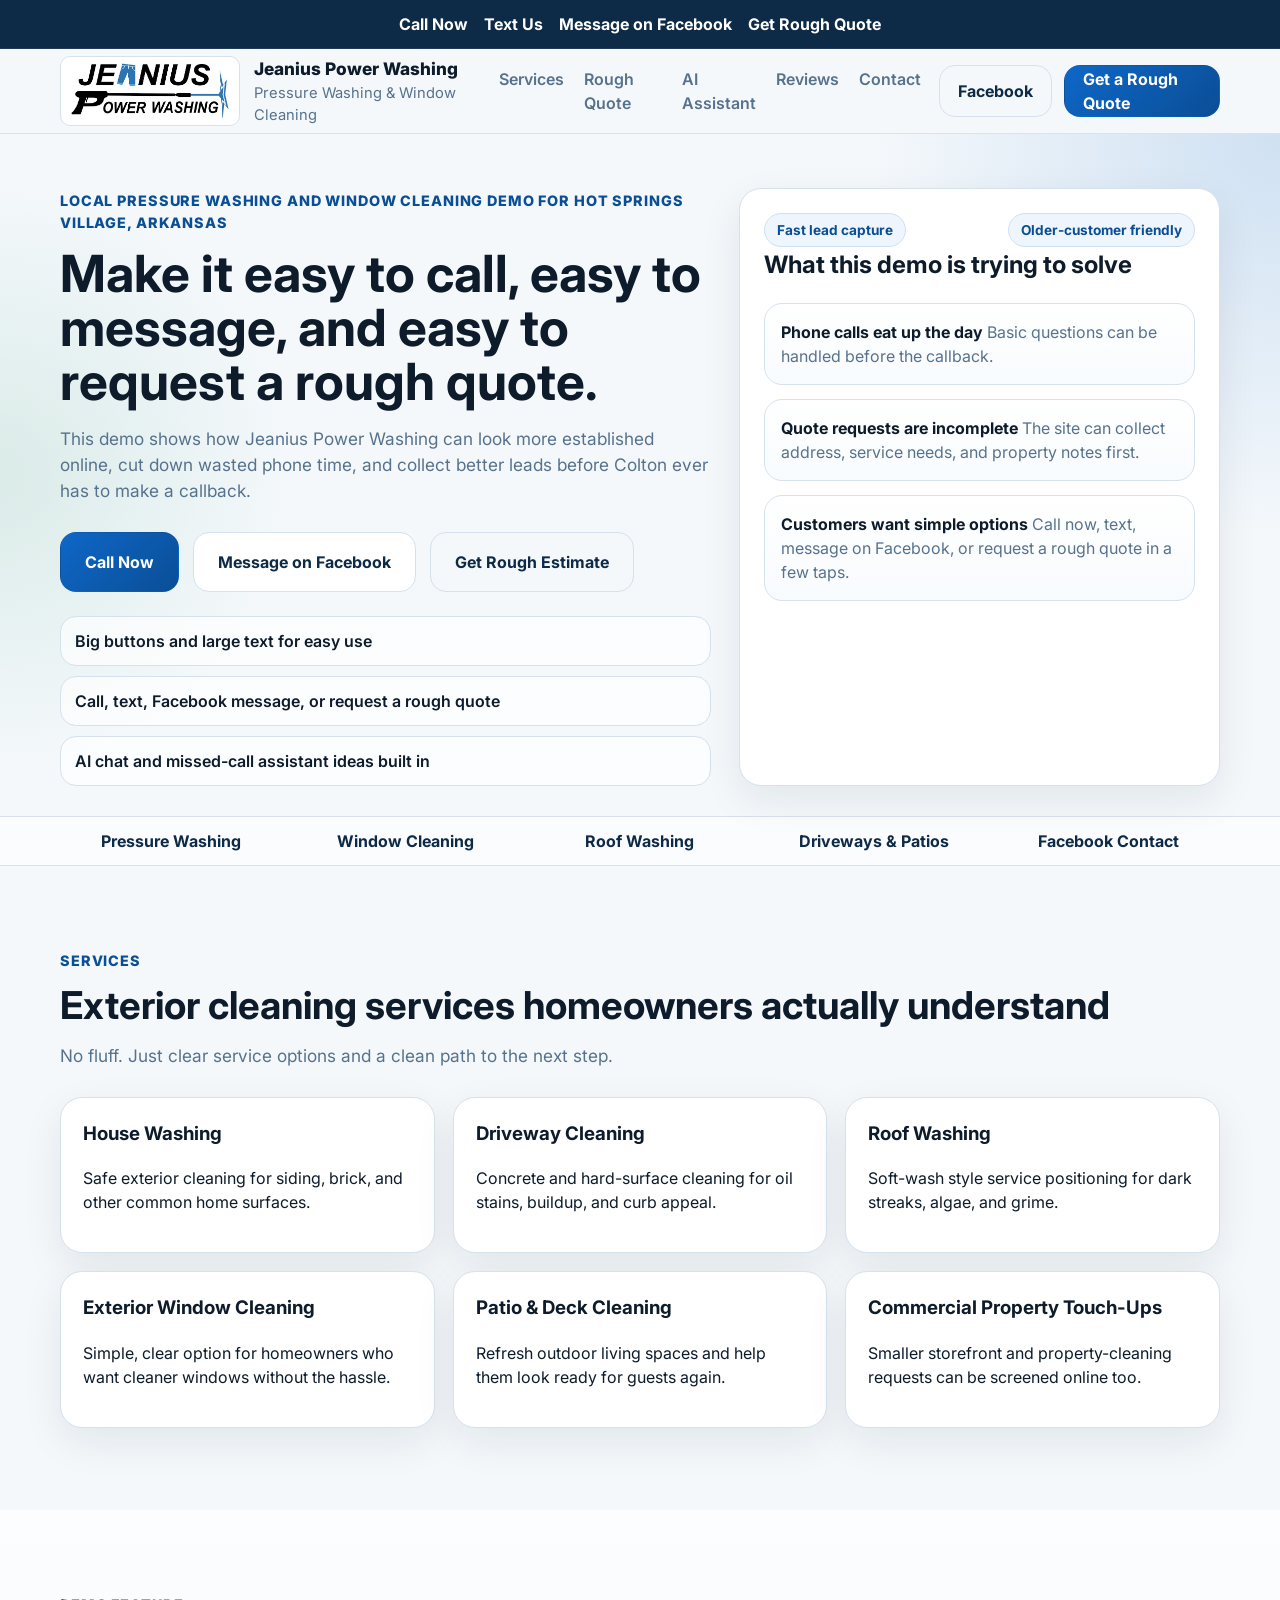
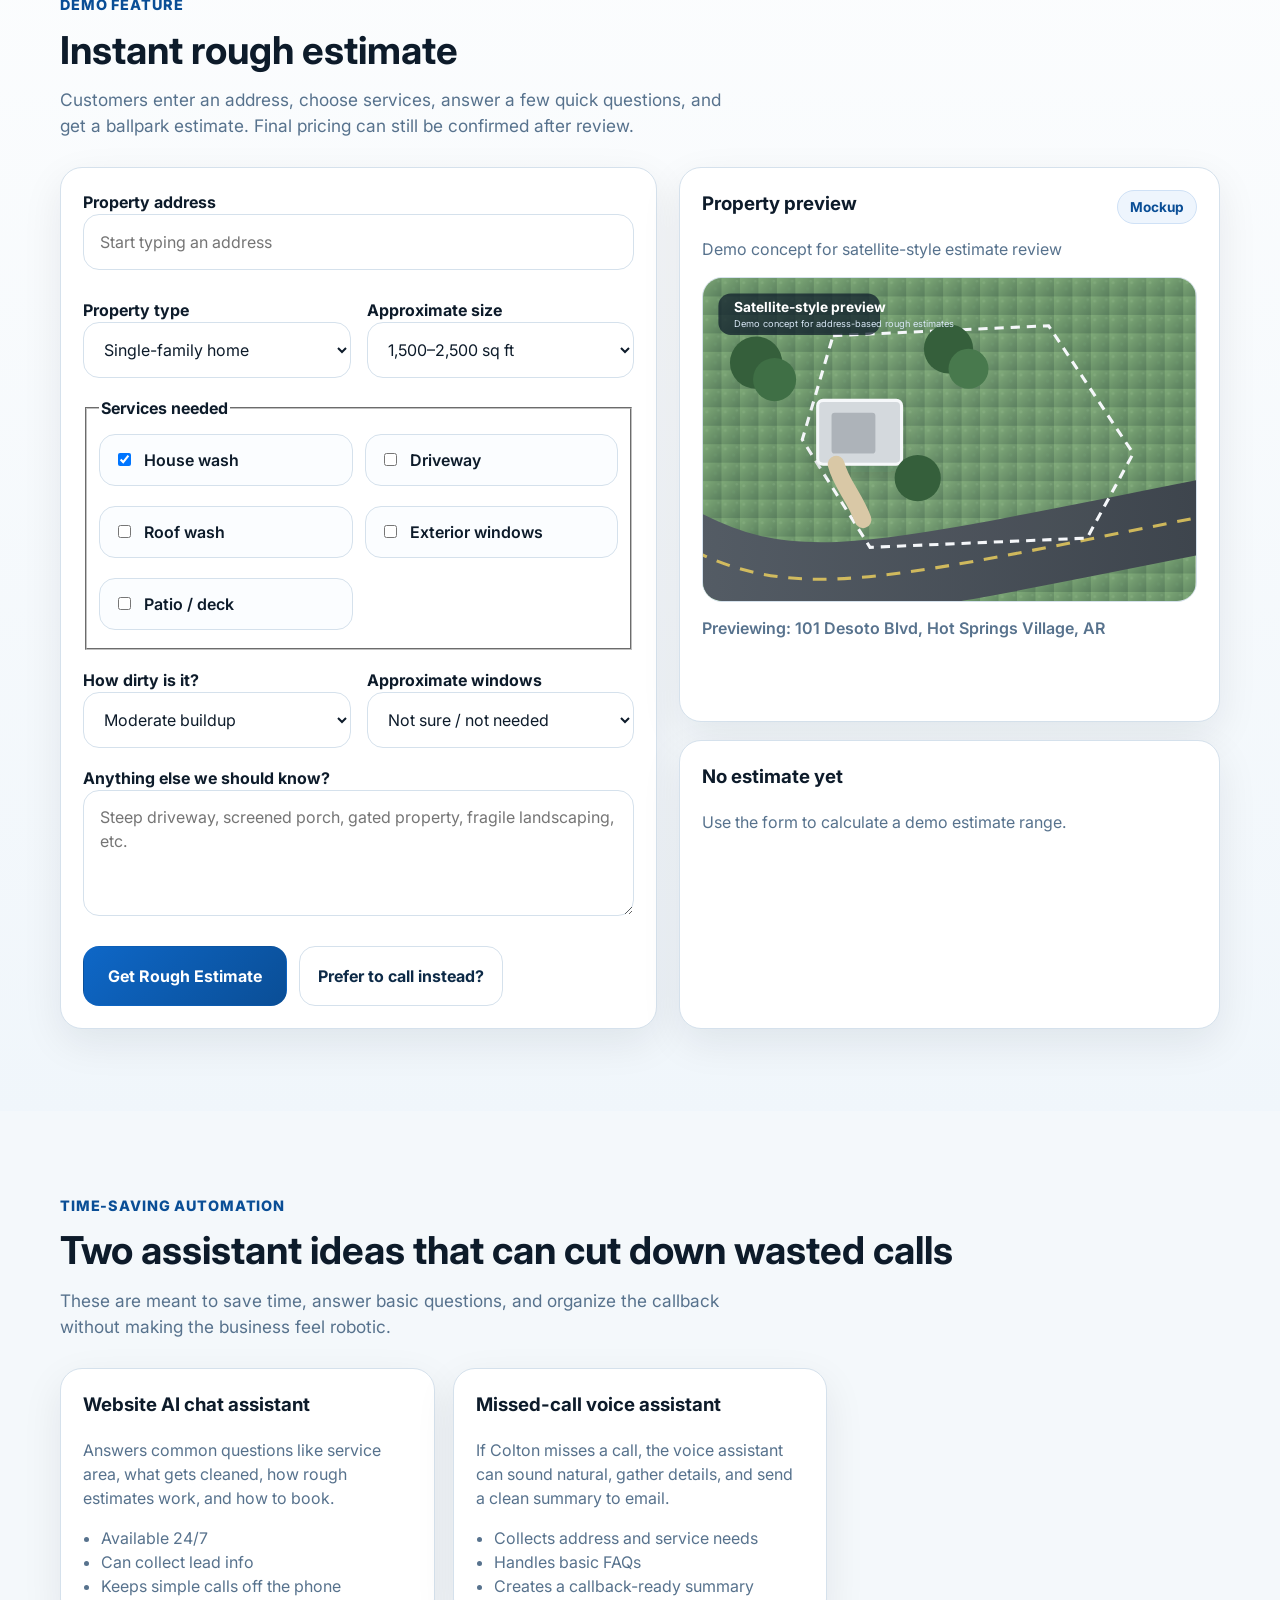
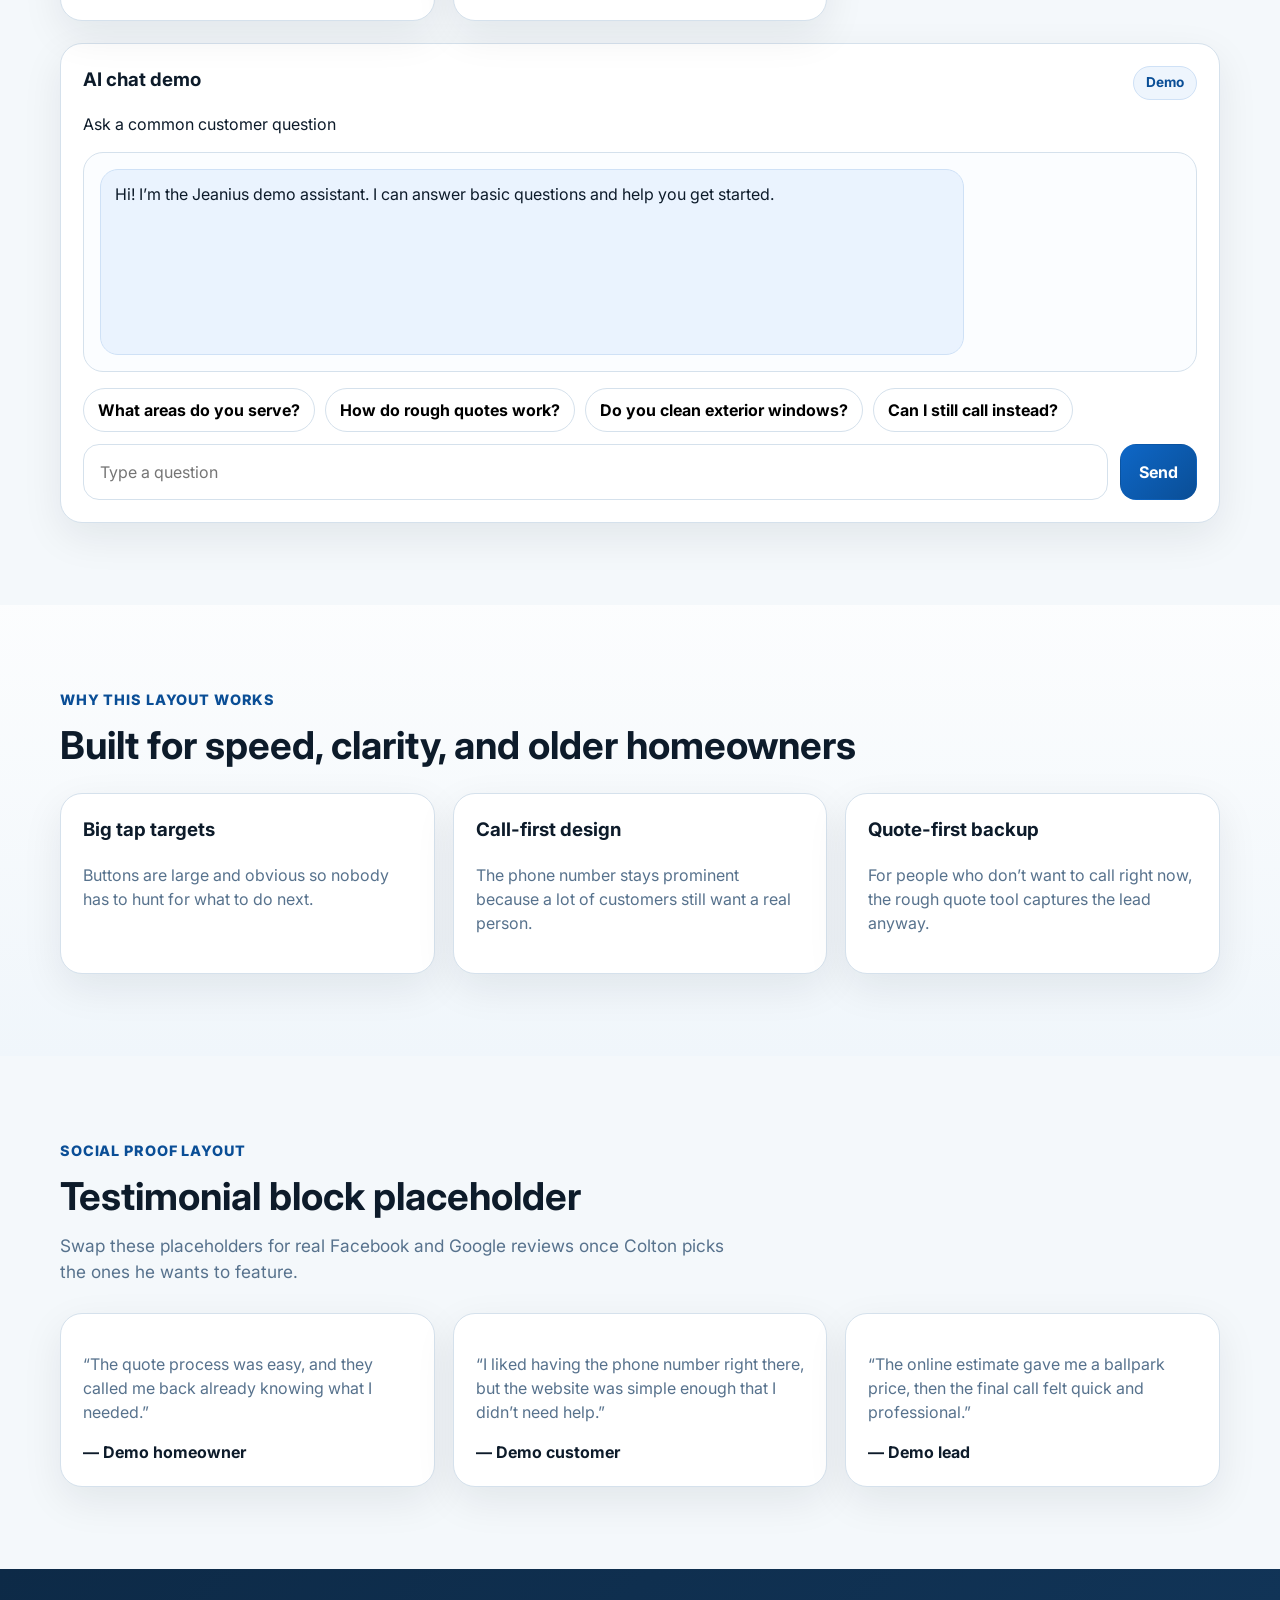
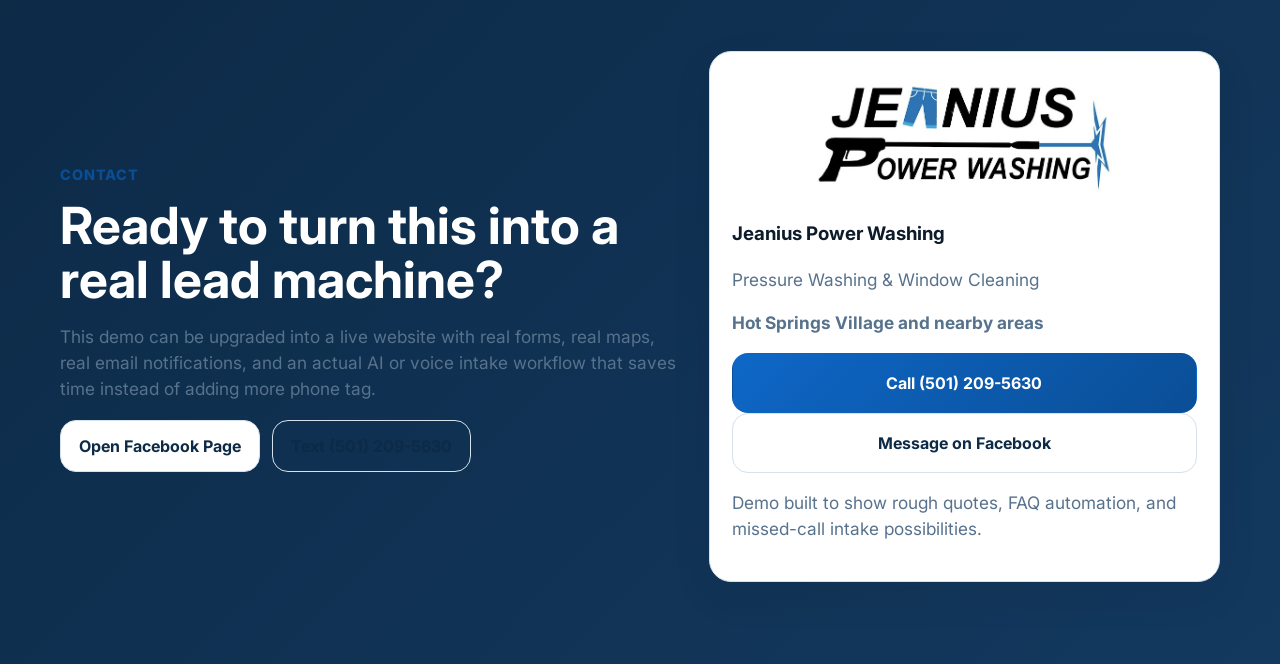
==== index.html @ c649914d "Add files via upload" ====
<!DOCTYPE html>
<html lang="en">
<head>
  <meta charset="UTF-8" />
  <meta name="viewport" content="width=device-width, initial-scale=1.0" />
  <title>Jeanius Power Washing | Demo</title>
  <meta name="description" content="Demo website for Jeanius Power Washing with a rough quote tool, AI assistant, and missed-call intake concept." />
  <link rel="preconnect" href="https://fonts.googleapis.com">
  <link rel="preconnect" href="https://fonts.gstatic.com" crossorigin>
  <link href="https://fonts.googleapis.com/css2?family=Inter:wght@400;500;600;700;800&display=swap" rel="stylesheet">
  <link rel="stylesheet" href="styles.css" />
  <link rel="icon" href="logo.jpg" />
</head>
<body>
  <a class="skip-link" href="#main">Skip to content</a>

  <div class="top-contact-bar">
    <div class="container top-contact-inner">
      <a href="tel:15012095630">Call Now</a>
      <a href="sms:+15012095630">Text Us</a>
      <a href="https://www.facebook.com/Jeaniuspowerwashing1/" target="_blank" rel="noopener noreferrer">Message on Facebook</a>
      <a href="#quote">Get Rough Quote</a>
    </div>
  </div>

  <header class="site-header">
    <div class="container header-inner">
      <a href="#top" class="brand">
        <img src="logo.jpg" alt="Jeanius Power Washing logo" class="brand-logo" />
        <div>
          <div class="brand-name">Jeanius Power Washing</div>
          <div class="brand-sub">Pressure Washing &amp; Window Cleaning</div>
        </div>
      </a>

      <nav class="desktop-nav" aria-label="Primary">
        <a href="#services">Services</a>
        <a href="#quote">Rough Quote</a>
        <a href="#assistant">AI Assistant</a>
        <a href="#testimonials">Reviews</a>
        <a href="#contact">Contact</a>
      </nav>

      <div class="header-actions">
        <a class="btn btn-outline" href="https://www.facebook.com/Jeaniuspowerwashing1/" target="_blank" rel="noopener noreferrer">Facebook</a>
        <a class="btn btn-primary" href="#quote">Get a Rough Quote</a>
      </div>
    </div>
  </header>

  <main id="main">
    <section class="hero" id="top">
      <div class="container hero-grid">
        <div class="hero-copy">
          <div class="eyebrow">Local pressure washing and window cleaning demo for Hot Springs Village, Arkansas</div>
          <h1>Make it easy to call, easy to message, and easy to request a rough quote.</h1>
          <p class="hero-text">
            This demo shows how Jeanius Power Washing can look more established online, cut down wasted phone time,
            and collect better leads before Colton ever has to make a callback.
          </p>

          <div class="hero-cta-row">
            <a class="btn btn-primary btn-large" href="tel:15012095630">Call Now</a>
            <a class="btn btn-secondary btn-large" href="https://www.facebook.com/Jeaniuspowerwashing1/" target="_blank" rel="noopener noreferrer">Message on Facebook</a>
            <a class="btn btn-outline btn-large" href="#quote">Get Rough Estimate</a>
          </div>

          <ul class="hero-points" aria-label="Benefits">
            <li>Big buttons and large text for easy use</li>
            <li>Call, text, Facebook message, or request a rough quote</li>
            <li>AI chat and missed-call assistant ideas built in</li>
          </ul>
        </div>

        <div class="hero-card card">
          <div class="hero-card-top">
            <span class="pill">Fast lead capture</span>
            <span class="pill">Older-customer friendly</span>
          </div>
          <h2>What this demo is trying to solve</h2>
          <div class="mini-feature-list">
            <div class="mini-feature">
              <strong>Phone calls eat up the day</strong>
              <span>Basic questions can be handled before the callback.</span>
            </div>
            <div class="mini-feature">
              <strong>Quote requests are incomplete</strong>
              <span>The site can collect address, service needs, and property notes first.</span>
            </div>
            <div class="mini-feature">
              <strong>Customers want simple options</strong>
              <span>Call now, text, message on Facebook, or request a rough quote in a few taps.</span>
            </div>
          </div>
        </div>
      </div>
    </section>

    <section class="trust-strip">
      <div class="container trust-strip-inner">
        <div>Pressure Washing</div>
        <div>Window Cleaning</div>
        <div>Roof Washing</div>
        <div>Driveways &amp; Patios</div>
        <div>Facebook Contact</div>
      </div>
    </section>

    <section class="section" id="services">
      <div class="container">
        <div class="section-heading">
          <div class="eyebrow">Services</div>
          <h2>Exterior cleaning services homeowners actually understand</h2>
          <p>No fluff. Just clear service options and a clean path to the next step.</p>
        </div>

        <div class="services-grid">
          <article class="card service-card">
            <h3>House Washing</h3>
            <p>Safe exterior cleaning for siding, brick, and other common home surfaces.</p>
          </article>
          <article class="card service-card">
            <h3>Driveway Cleaning</h3>
            <p>Concrete and hard-surface cleaning for oil stains, buildup, and curb appeal.</p>
          </article>
          <article class="card service-card">
            <h3>Roof Washing</h3>
            <p>Soft-wash style service positioning for dark streaks, algae, and grime.</p>
          </article>
          <article class="card service-card">
            <h3>Exterior Window Cleaning</h3>
            <p>Simple, clear option for homeowners who want cleaner windows without the hassle.</p>
          </article>
          <article class="card service-card">
            <h3>Patio &amp; Deck Cleaning</h3>
            <p>Refresh outdoor living spaces and help them look ready for guests again.</p>
          </article>
          <article class="card service-card">
            <h3>Commercial Property Touch-Ups</h3>
            <p>Smaller storefront and property-cleaning requests can be screened online too.</p>
          </article>
        </div>
      </div>
    </section>

    <section class="section section-soft" id="quote">
      <div class="container">
        <div class="section-heading">
          <div class="eyebrow">Demo feature</div>
          <h2>Instant rough estimate</h2>
          <p>
            Customers enter an address, choose services, answer a few quick questions, and get a ballpark estimate.
            Final pricing can still be confirmed after review.
          </p>
        </div>

        <div class="quote-layout">
          <form class="card quote-form" id="quoteForm">
            <div class="field-group">
              <label for="address">Property address</label>
              <input id="address" name="address" type="text" autocomplete="off" placeholder="Start typing an address" />
              <div class="suggestions" id="suggestions" aria-live="polite"></div>
            </div>

            <div class="two-col">
              <div class="field-group">
                <label for="propertyType">Property type</label>
                <select id="propertyType" name="propertyType">
                  <option value="single">Single-family home</option>
                  <option value="townhome">Townhome</option>
                  <option value="commercial">Small commercial property</option>
                </select>
              </div>

              <div class="field-group">
                <label for="homeSize">Approximate size</label>
                <select id="homeSize" name="homeSize">
                  <option value="small">Under 1,500 sq ft</option>
                  <option value="medium" selected>1,500–2,500 sq ft</option>
                  <option value="large">2,500–4,000 sq ft</option>
                  <option value="estate">4,000+ sq ft</option>
                </select>
              </div>
            </div>

            <fieldset class="field-group">
              <legend>Services needed</legend>
              <div class="checkbox-grid">
                <label><input type="checkbox" name="service" value="house" checked /> House wash</label>
                <label><input type="checkbox" name="service" value="driveway" /> Driveway</label>
                <label><input type="checkbox" name="service" value="roof" /> Roof wash</label>
                <label><input type="checkbox" name="service" value="windows" /> Exterior windows</label>
                <label><input type="checkbox" name="service" value="patio" /> Patio / deck</label>
              </div>
            </fieldset>

            <div class="two-col">
              <div class="field-group">
                <label for="buildup">How dirty is it?</label>
                <select id="buildup" name="buildup">
                  <option value="light">Light buildup</option>
                  <option value="medium" selected>Moderate buildup</option>
                  <option value="heavy">Heavy buildup / dark staining</option>
                </select>
              </div>

              <div class="field-group">
                <label for="windowsCount">Approximate windows</label>
                <select id="windowsCount" name="windowsCount">
                  <option value="0">Not sure / not needed</option>
                  <option value="10">Up to 10</option>
                  <option value="20">11–20</option>
                  <option value="30">21–30</option>
                  <option value="40">31+</option>
                </select>
              </div>
            </div>

            <div class="field-group">
              <label for="notes">Anything else we should know?</label>
              <textarea id="notes" name="notes" rows="4" placeholder="Steep driveway, screened porch, gated property, fragile landscaping, etc."></textarea>
            </div>

            <div class="form-actions">
              <button type="submit" class="btn btn-primary btn-large">Get Rough Estimate</button>
              <a class="btn btn-outline" href="tel:15012095630">Prefer to call instead?</a>
            </div>
          </form>

          <aside class="quote-preview-stack">
            <div class="card map-card">
              <div class="map-card-head">
                <div>
                  <h3>Property preview</h3>
                  <p>Demo concept for satellite-style estimate review</p>
                </div>
                <span class="pill">Mockup</span>
              </div>
              <div class="map-preview" id="mapPreview" aria-label="Satellite style demo preview"></div>
              <div class="map-address" id="mapAddress">Enter an address to preview the property concept.</div>
            </div>

            <div class="card result-card" id="resultCard">
              <div class="result-empty">
                <h3>No estimate yet</h3>
                <p>Use the form to calculate a demo estimate range.</p>
              </div>
            </div>
          </aside>
        </div>
      </div>
    </section>

    <section class="section" id="assistant">
      <div class="container">
        <div class="section-heading">
          <div class="eyebrow">Time-saving automation</div>
          <h2>Two assistant ideas that can cut down wasted calls</h2>
          <p>These are meant to save time, answer basic questions, and organize the callback without making the business feel robotic.</p>
        </div>

        <div class="assistant-grid">
          <article class="card assistant-card">
            <h3>Website AI chat assistant</h3>
            <p>Answers common questions like service area, what gets cleaned, how rough estimates work, and how to book.</p>
            <ul>
              <li>Available 24/7</li>
              <li>Can collect lead info</li>
              <li>Keeps simple calls off the phone</li>
            </ul>
          </article>

          <article class="card assistant-card">
            <h3>Missed-call voice assistant</h3>
            <p>If Colton misses a call, the voice assistant can sound natural, gather details, and send a clean summary to email.</p>
            <ul>
              <li>Collects address and service needs</li>
              <li>Handles basic FAQs</li>
              <li>Creates a callback-ready summary</li>
            </ul>
          </article>
        </div>

        <div class="chat-demo card" id="chatDemo">
          <div class="chat-header">
            <div>
              <h3>AI chat demo</h3>
              <p>Ask a common customer question</p>
            </div>
            <span class="pill">Demo</span>
          </div>
          <div class="chat-window" id="chatWindow">
            <div class="chat-msg bot">Hi! I’m the Jeanius demo assistant. I can answer basic questions and help you get started.</div>
          </div>
          <div class="chat-quick-actions">
            <button class="chip" data-question="What areas do you serve?">What areas do you serve?</button>
            <button class="chip" data-question="How do rough quotes work?">How do rough quotes work?</button>
            <button class="chip" data-question="Do you clean exterior windows?">Do you clean exterior windows?</button>
            <button class="chip" data-question="Can I still call instead?">Can I still call instead?</button>
          </div>
          <form class="chat-input-row" id="chatForm">
            <label class="sr-only" for="chatInput">Type a message</label>
            <input id="chatInput" type="text" placeholder="Type a question" />
            <button class="btn btn-primary" type="submit">Send</button>
          </form>
        </div>
      </div>
    </section>

    <section class="section section-soft">
      <div class="container">
        <div class="section-heading">
          <div class="eyebrow">Why this layout works</div>
          <h2>Built for speed, clarity, and older homeowners</h2>
        </div>

        <div class="why-grid">
          <article class="card why-card">
            <h3>Big tap targets</h3>
            <p>Buttons are large and obvious so nobody has to hunt for what to do next.</p>
          </article>
          <article class="card why-card">
            <h3>Call-first design</h3>
            <p>The phone number stays prominent because a lot of customers still want a real person.</p>
          </article>
          <article class="card why-card">
            <h3>Quote-first backup</h3>
            <p>For people who don’t want to call right now, the rough quote tool captures the lead anyway.</p>
          </article>
        </div>
      </div>
    </section>

    <section class="section" id="testimonials">
      <div class="container">
        <div class="section-heading">
          <div class="eyebrow">Social proof layout</div>
          <h2>Testimonial block placeholder</h2>
          <p>Swap these placeholders for real Facebook and Google reviews once Colton picks the ones he wants to feature.</p>
        </div>

        <div class="testimonial-grid">
          <article class="card testimonial-card">
            <p>“The quote process was easy, and they called me back already knowing what I needed.”</p>
            <strong>— Demo homeowner</strong>
          </article>
          <article class="card testimonial-card">
            <p>“I liked having the phone number right there, but the website was simple enough that I didn’t need help.”</p>
            <strong>— Demo customer</strong>
          </article>
          <article class="card testimonial-card">
            <p>“The online estimate gave me a ballpark price, then the final call felt quick and professional.”</p>
            <strong>— Demo lead</strong>
          </article>
        </div>
      </div>
    </section>

    <section class="section section-dark" id="contact">
      <div class="container contact-grid">
        <div>
          <div class="eyebrow">Contact</div>
          <h2>Ready to turn this into a real lead machine?</h2>
          <p>
            This demo can be upgraded into a live website with real forms, real maps, real email notifications,
            and an actual AI or voice intake workflow that saves time instead of adding more phone tag.
          </p>
          <div class="contact-links">
            <a class="btn btn-secondary" href="https://www.facebook.com/Jeaniuspowerwashing1/" target="_blank" rel="noopener noreferrer">Open Facebook Page</a>
            <a class="btn btn-outline" href="sms:+15012095630">Text (501) 209-5630</a>
          </div>
        </div>

        <div class="card contact-card">
          <img src="logo.jpg" alt="Jeanius Power Washing logo" class="contact-logo" />
          <h3>Jeanius Power Washing</h3>
          <p>Pressure Washing &amp; Window Cleaning</p>
          <p class="service-area">Hot Springs Village and nearby areas</p>
          <a class="btn btn-primary btn-large full-width" href="tel:15012095630">Call (501) 209-5630</a>
          <a class="btn btn-secondary btn-large full-width" href="https://www.facebook.com/Jeaniuspowerwashing1/" target="_blank" rel="noopener noreferrer">Message on Facebook</a>
          <p class="fine-print">Demo built to show rough quotes, FAQ automation, and missed-call intake possibilities.</p>
        </div>
      </div>
    </section>
  </main>

  <div class="sticky-actions">
    <a class="sticky-call" href="tel:15012095630">Tap to Call</a>
    <a class="sticky-fb" href="https://www.facebook.com/Jeaniuspowerwashing1/" target="_blank" rel="noopener noreferrer">Facebook</a>
  </div>

  <script src="script.js"></script>
</body>
</html>
---- styles.css ----
:root {
  --bg: #f4f8fb;
  --surface: #ffffff;
  --surface-soft: #eef5fb;
  --ink: #0d1b2a;
  --muted: #57728d;
  --line: #d5e1ec;
  --blue: #0e67c7;
  --blue-dark: #0a4e96;
  --navy: #0d2a47;
  --green: #1f8f5f;
  --shadow: 0 14px 40px rgba(13, 27, 42, 0.08);
  --radius: 22px;
  --radius-small: 14px;
}

* { box-sizing: border-box; }
html { scroll-behavior: smooth; }
body {
  margin: 0;
  font-family: 'Inter', system-ui, -apple-system, BlinkMacSystemFont, 'Segoe UI', sans-serif;
  color: var(--ink);
  background: var(--bg);
  line-height: 1.5;
}

a { color: inherit; text-decoration: none; }
img { max-width: 100%; display: block; }
button, input, select, textarea { font: inherit; }

.skip-link {
  position: absolute;
  left: -999px;
  top: 0;
}
.skip-link:focus {
  left: 12px;
  top: 12px;
  background: #fff;
  padding: 10px 14px;
  border-radius: 10px;
  z-index: 1000;
}

.container {
  width: min(1160px, calc(100% - 32px));
  margin: 0 auto;
}

.site-header {
  position: sticky;
  top: 0;
  z-index: 50;
  backdrop-filter: blur(12px);
  background: rgba(244, 248, 251, 0.9);
  border-bottom: 1px solid rgba(213, 225, 236, 0.9);
}

.header-inner {
  display: flex;
  align-items: center;
  justify-content: space-between;
  gap: 18px;
  min-height: 84px;
}

.brand {
  display: flex;
  align-items: center;
  gap: 14px;
  min-width: 0;
}

.brand-badge {
  width: 52px;
  height: 52px;
  border-radius: 18px;
  display: inline-grid;
  place-items: center;
  font-weight: 800;
  color: #fff;
  background: linear-gradient(135deg, var(--blue), var(--navy));
  box-shadow: var(--shadow);
}

.brand-name {
  font-weight: 800;
  font-size: 1.08rem;
}

.brand-sub {
  font-size: 0.92rem;
  color: var(--muted);
}

.desktop-nav {
  display: flex;
  gap: 20px;
  color: var(--muted);
  font-weight: 600;
}

.header-actions {
  display: flex;
  gap: 12px;
  align-items: center;
}

.btn {
  display: inline-flex;
  align-items: center;
  justify-content: center;
  gap: 8px;
  min-height: 52px;
  padding: 0 18px;
  border-radius: 16px;
  border: 1px solid transparent;
  font-weight: 700;
  cursor: pointer;
  transition: transform 0.18s ease, background 0.18s ease, border-color 0.18s ease;
}

.btn:hover,
.chip:hover {
  transform: translateY(-1px);
}

.btn-primary {
  background: linear-gradient(135deg, var(--blue), var(--blue-dark));
  color: #fff;
}

.btn-secondary {
  background: var(--surface);
  color: var(--navy);
  border-color: var(--line);
}

.btn-outline {
  background: transparent;
  color: var(--navy);
  border-color: var(--line);
}

.btn-large {
  min-height: 60px;
  padding: 0 24px;
  font-size: 1rem;
}

.full-width { width: 100%; }

.hero {
  padding: 54px 0 30px;
  background:
    radial-gradient(circle at top right, rgba(14, 103, 199, 0.16), transparent 28%),
    radial-gradient(circle at left center, rgba(31, 143, 95, 0.12), transparent 22%);
}

.hero-grid {
  display: grid;
  grid-template-columns: 1.15fr 0.85fr;
  gap: 28px;
  align-items: stretch;
}

.eyebrow {
  display: inline-flex;
  align-items: center;
  gap: 8px;
  font-weight: 800;
  font-size: 0.9rem;
  color: var(--blue-dark);
  text-transform: uppercase;
  letter-spacing: 0.06em;
  margin-bottom: 14px;
}

.hero h1,
.section-heading h2,
.section-dark h2 {
  font-size: clamp(2rem, 4vw, 3.65rem);
  line-height: 1.05;
  margin: 0 0 16px;
}

.hero-text,
.section-heading p,
.contact-grid p {
  color: var(--muted);
  font-size: 1.08rem;
  max-width: 62ch;
}

.hero-cta-row {
  display: flex;
  flex-wrap: wrap;
  gap: 14px;
  margin: 28px 0 24px;
}

.hero-points {
  display: grid;
  gap: 10px;
  list-style: none;
  padding: 0;
  margin: 0;
}

.hero-points li {
  background: rgba(255,255,255,0.7);
  border: 1px solid var(--line);
  border-radius: 16px;
  padding: 12px 14px;
  font-weight: 600;
}

.card {
  background: var(--surface);
  border: 1px solid var(--line);
  border-radius: var(--radius);
  box-shadow: var(--shadow);
}

.hero-card {
  padding: 24px;
}

.hero-card-top,
.map-card-head,
.chat-header {
  display: flex;
  justify-content: space-between;
  gap: 14px;
  align-items: flex-start;
}

.hero-card h2,
.assistant-card h3,
.service-card h3,
.result-card h3,
.contact-card h3,
.map-card h3,
.chat-demo h3,
.why-card h3,
.testimonial-card strong {
  margin-top: 0;
}

.mini-feature-list {
  display: grid;
  gap: 14px;
}

.mini-feature {
  border: 1px solid var(--line);
  border-radius: 18px;
  padding: 16px;
  background: linear-gradient(180deg, #fff, #f8fbfe);
}

.mini-feature span,
.map-card p,
.assistant-card p,
.why-card p,
.contact-card p,
.result-card p,
.testimonial-card p {
  color: var(--muted);
}

.pill {
  display: inline-flex;
  align-items: center;
  justify-content: center;
  min-height: 34px;
  border-radius: 999px;
  background: #eef5fd;
  color: var(--blue-dark);
  font-weight: 700;
  font-size: 0.85rem;
  padding: 0 12px;
  border: 1px solid #cfe1f6;
}

.trust-strip {
  padding: 12px 0;
  border-top: 1px solid var(--line);
  border-bottom: 1px solid var(--line);
  background: rgba(255,255,255,0.65);
}

.trust-strip-inner {
  display: grid;
  grid-template-columns: repeat(5, 1fr);
  gap: 12px;
  text-align: center;
  font-weight: 700;
  color: var(--navy);
}

.section {
  padding: 82px 0;
}

.section-soft {
  background: linear-gradient(180deg, rgba(255,255,255,0.7), rgba(238,245,251,0.65));
}

.section-dark {
  background: linear-gradient(135deg, var(--navy), #13395f);
  color: #fff;
}

.section-heading {
  margin-bottom: 28px;
}

.section-heading h2 {
  font-size: clamp(1.8rem, 3vw, 2.8rem);
}

.services-grid,
.assistant-grid,
.why-grid,
.testimonial-grid {
  display: grid;
  grid-template-columns: repeat(3, 1fr);
  gap: 18px;
}

.service-card,
.assistant-card,
.why-card,
.testimonial-card {
  padding: 22px;
}

.assistant-card ul {
  padding-left: 18px;
  margin: 12px 0 0;
  color: var(--muted);
}

.quote-layout {
  display: grid;
  grid-template-columns: 1.05fr 0.95fr;
  gap: 22px;
}

.quote-form,
.map-card,
.result-card,
.chat-demo,
.contact-card {
  padding: 22px;
}

.quote-preview-stack {
  display: grid;
  gap: 18px;
}

label,
legend {
  font-weight: 700;
  margin-bottom: 8px;
}

.field-group {
  margin-bottom: 18px;
}

input[type="text"],
select,
textarea {
  width: 100%;
  min-height: 56px;
  border-radius: 16px;
  border: 1px solid var(--line);
  background: #fff;
  padding: 14px 16px;
  color: var(--ink);
}

textarea {
  resize: vertical;
  min-height: 120px;
}

input:focus,
select:focus,
textarea:focus,
button:focus {
  outline: 3px solid rgba(14, 103, 199, 0.18);
  outline-offset: 2px;
}

.two-col {
  display: grid;
  grid-template-columns: 1fr 1fr;
  gap: 16px;
}

.checkbox-grid {
  display: grid;
  grid-template-columns: repeat(2, 1fr);
  gap: 12px;
}

.checkbox-grid label {
  display: flex;
  align-items: center;
  gap: 10px;
  min-height: 52px;
  border: 1px solid var(--line);
  padding: 12px 14px;
  border-radius: 16px;
  background: #fbfdff;
  font-weight: 600;
}

.form-actions {
  display: flex;
  flex-wrap: wrap;
  gap: 12px;
  margin-top: 24px;
}

.suggestions {
  display: grid;
  gap: 8px;
  margin-top: 10px;
}

.suggestion {
  background: #fff;
  border: 1px solid var(--line);
  border-radius: 14px;
  padding: 10px 12px;
  cursor: pointer;
  font-weight: 600;
}

.suggestion:hover {
  background: #f5f9fd;
}

.map-preview {
  min-height: 320px;
  border-radius: 20px;
  border: 1px solid var(--line);
  background: #dde8d8;
  overflow: hidden;
  position: relative;
}

.map-preview svg {
  width: 100%;
  height: 100%;
  display: block;
}

.map-address {
  margin-top: 14px;
  color: var(--muted);
  font-weight: 600;
}

.result-card {
  min-height: 230px;
}

.result-figure {
  display: flex;
  align-items: baseline;
  gap: 8px;
  flex-wrap: wrap;
  margin: 12px 0 10px;
}

.result-range {
  font-size: clamp(2rem, 4vw, 3rem);
  font-weight: 800;
  color: var(--green);
  line-height: 1;
}

.result-summary {
  display: grid;
  gap: 10px;
  margin-top: 20px;
}

.result-line {
  display: flex;
  justify-content: space-between;
  gap: 16px;
  border-bottom: 1px solid var(--line);
  padding-bottom: 8px;
}

.fine-print {
  font-size: 0.93rem;
}

.chat-demo {
  margin-top: 22px;
}

.chat-window {
  min-height: 220px;
  max-height: 340px;
  overflow: auto;
  border: 1px solid var(--line);
  border-radius: 20px;
  padding: 16px;
  background: #fbfdff;
  display: grid;
  gap: 10px;
}

.chat-msg {
  max-width: 80%;
  padding: 12px 14px;
  border-radius: 18px;
}

.chat-msg.bot {
  background: #eaf3fe;
  border: 1px solid #cfe1f6;
}

.chat-msg.user {
  background: #eaf7ef;
  border: 1px solid #cae8d7;
  margin-left: auto;
}

.chat-quick-actions {
  display: flex;
  flex-wrap: wrap;
  gap: 10px;
  margin: 16px 0 12px;
}

.chip {
  border: 1px solid var(--line);
  background: #fff;
  min-height: 44px;
  border-radius: 999px;
  padding: 0 14px;
  font-weight: 700;
  cursor: pointer;
}

.chat-input-row {
  display: grid;
  grid-template-columns: 1fr auto;
  gap: 12px;
}

.contact-grid {
  display: grid;
  grid-template-columns: 1.1fr 0.9fr;
  gap: 24px;
  align-items: center;
}

.contact-card {
  color: var(--ink);
}

.sticky-call {
  position: fixed;
  left: 16px;
  right: 16px;
  bottom: 16px;
  min-height: 58px;
  border-radius: 18px;
  background: linear-gradient(135deg, var(--green), #146a45);
  color: #fff;
  display: none;
  align-items: center;
  justify-content: center;
  font-weight: 800;
  z-index: 70;
  box-shadow: 0 18px 34px rgba(10, 26, 40, 0.24);
}

.sr-only {
  position: absolute;
  width: 1px;
  height: 1px;
  padding: 0;
  margin: -1px;
  overflow: hidden;
  clip: rect(0,0,0,0);
  white-space: nowrap;
  border: 0;
}

@media (max-width: 1040px) {
  .desktop-nav { display: none; }
  .hero-grid,
  .quote-layout,
  .contact-grid,
  .services-grid,
  .assistant-grid,
  .why-grid,
  .testimonial-grid,
  .trust-strip-inner {
    grid-template-columns: 1fr 1fr;
  }
}

@media (max-width: 760px) {
  .header-inner,
  .hero-cta-row,
  .form-actions,
  .header-actions {
    flex-direction: column;
    align-items: stretch;
  }

  .site-header {
    position: static;
  }

  .hero-grid,
  .quote-layout,
  .contact-grid,
  .services-grid,
  .assistant-grid,
  .why-grid,
  .testimonial-grid,
  .two-col,
  .checkbox-grid,
  .trust-strip-inner,
  .chat-input-row {
    grid-template-columns: 1fr;
  }

  .hero,
  .section {
    padding: 54px 0;
  }

  .hero h1,
  .section-heading h2,
  .section-dark h2 {
    font-size: clamp(1.8rem, 7vw, 2.5rem);
  }

  .sticky-call {
    display: flex;
  }

  body {
    padding-bottom: 86px;
  }
}


.top-contact-bar {
  background: var(--navy);
  color: #fff;
  border-bottom: 1px solid rgba(255,255,255,0.08);
}

.top-contact-inner {
  min-height: 48px;
  display: flex;
  flex-wrap: wrap;
  gap: 10px 16px;
  align-items: center;
  justify-content: center;
  padding: 10px 0;
}

.top-contact-inner a {
  color: #fff;
  font-weight: 700;
  text-decoration: none;
}

.top-contact-inner a:hover {
  text-decoration: underline;
}

.brand-logo {
  width: 180px;
  max-width: 42vw;
  height: auto;
  display: block;
  border-radius: 10px;
  background: #fff;
  padding: 4px 8px;
  border: 1px solid var(--line);
}

.contact-links {
  display: flex;
  flex-wrap: wrap;
  gap: 12px;
  margin-top: 18px;
}

.contact-logo {
  width: 100%;
  max-width: 320px;
  height: auto;
  display: block;
  margin: 0 auto 18px;
  border-radius: 16px;
  background: #fff;
  padding: 8px 10px;
}

.service-area {
  font-weight: 700;
  color: var(--ink);
}

.sticky-actions {
  position: fixed;
  bottom: 0;
  left: 0;
  right: 0;
  display: none;
  grid-template-columns: 1fr 1fr;
  z-index: 999;
}

.sticky-fb,
.sticky-call {
  min-height: 58px;
  display: inline-flex;
  align-items: center;
  justify-content: center;
  font-weight: 800;
  text-decoration: none;
}

.sticky-call {
  background: var(--blue);
  color: #fff;
}

.sticky-fb {
  background: #111827;
  color: #fff;
}

@media (max-width: 860px) {
  .brand-logo { width: 150px; }
  .top-contact-inner { justify-content: flex-start; }
  .sticky-actions { display: grid; }
  body { padding-bottom: 58px; }
}

@media (max-width: 560px) {
  .top-contact-inner {
    display: grid;
    grid-template-columns: 1fr 1fr;
    text-align: center;
  }
  .brand-logo { width: 132px; max-width: 48vw; }
}
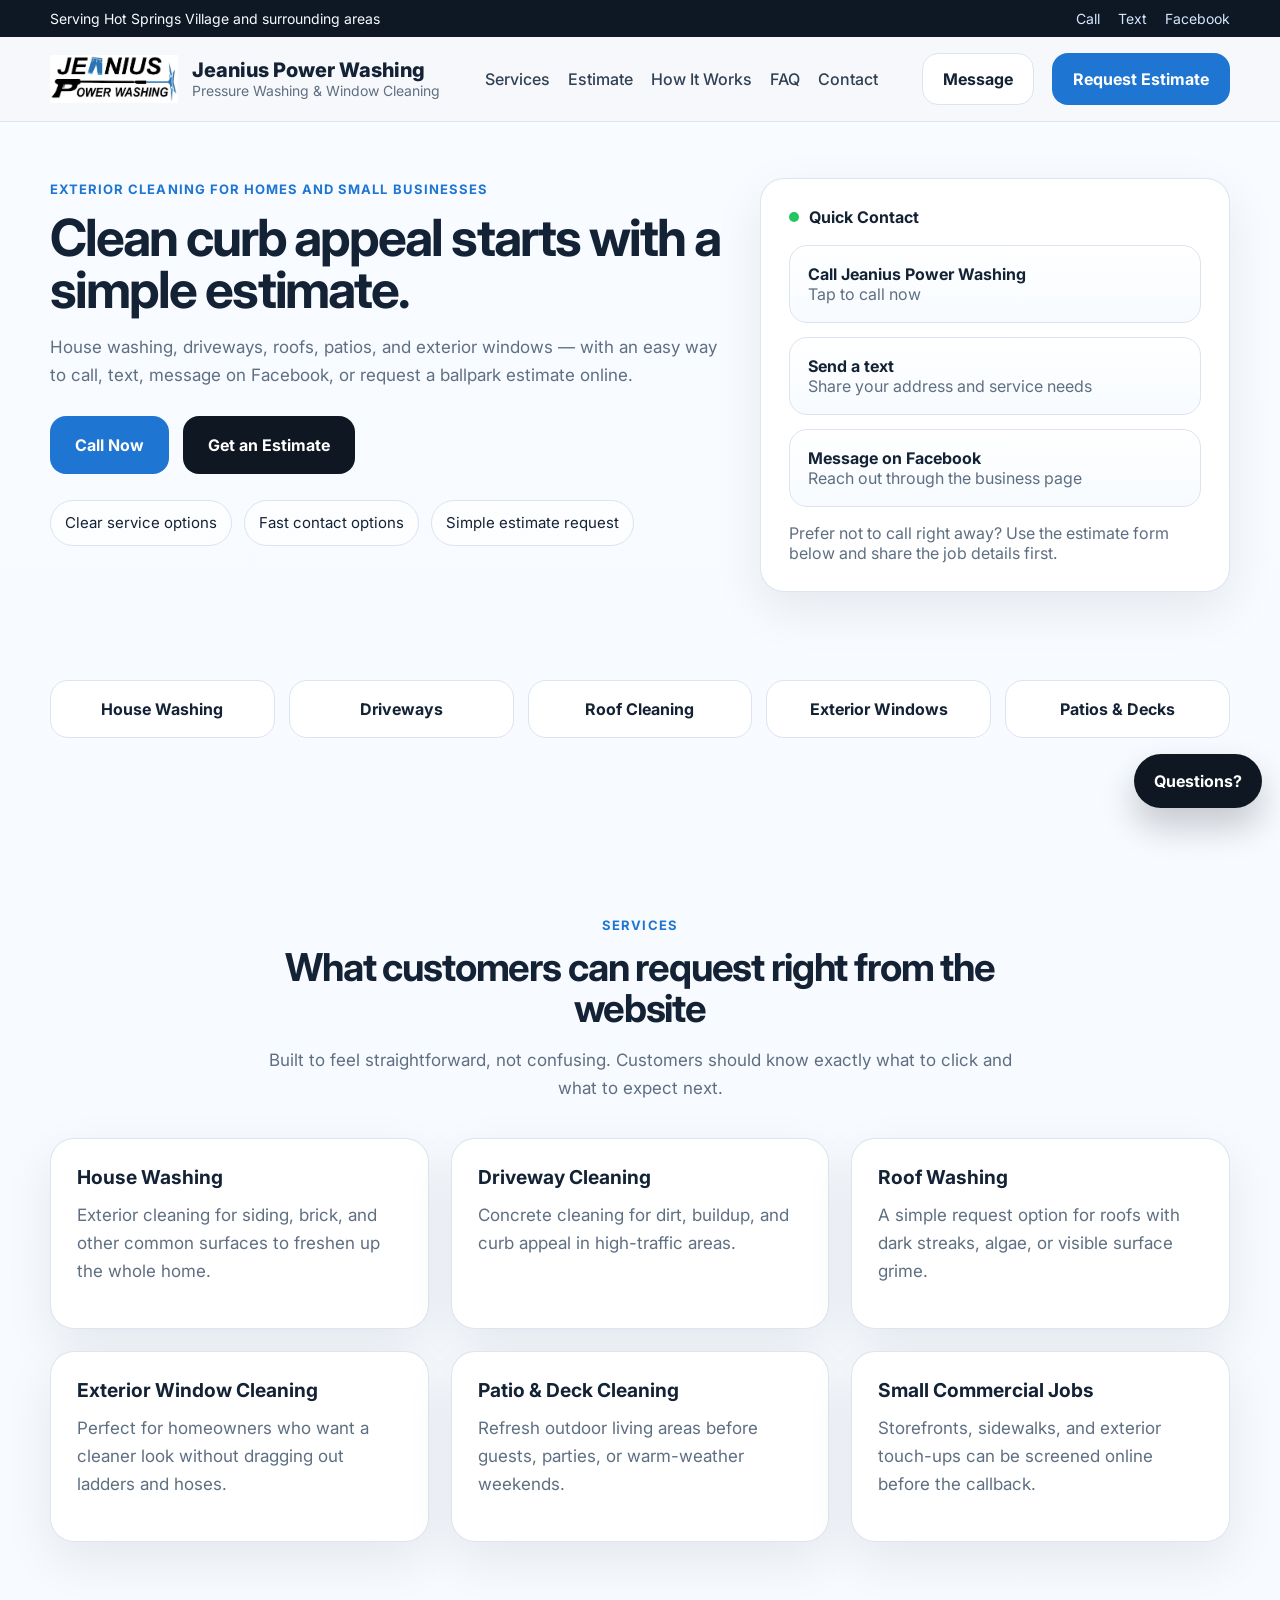
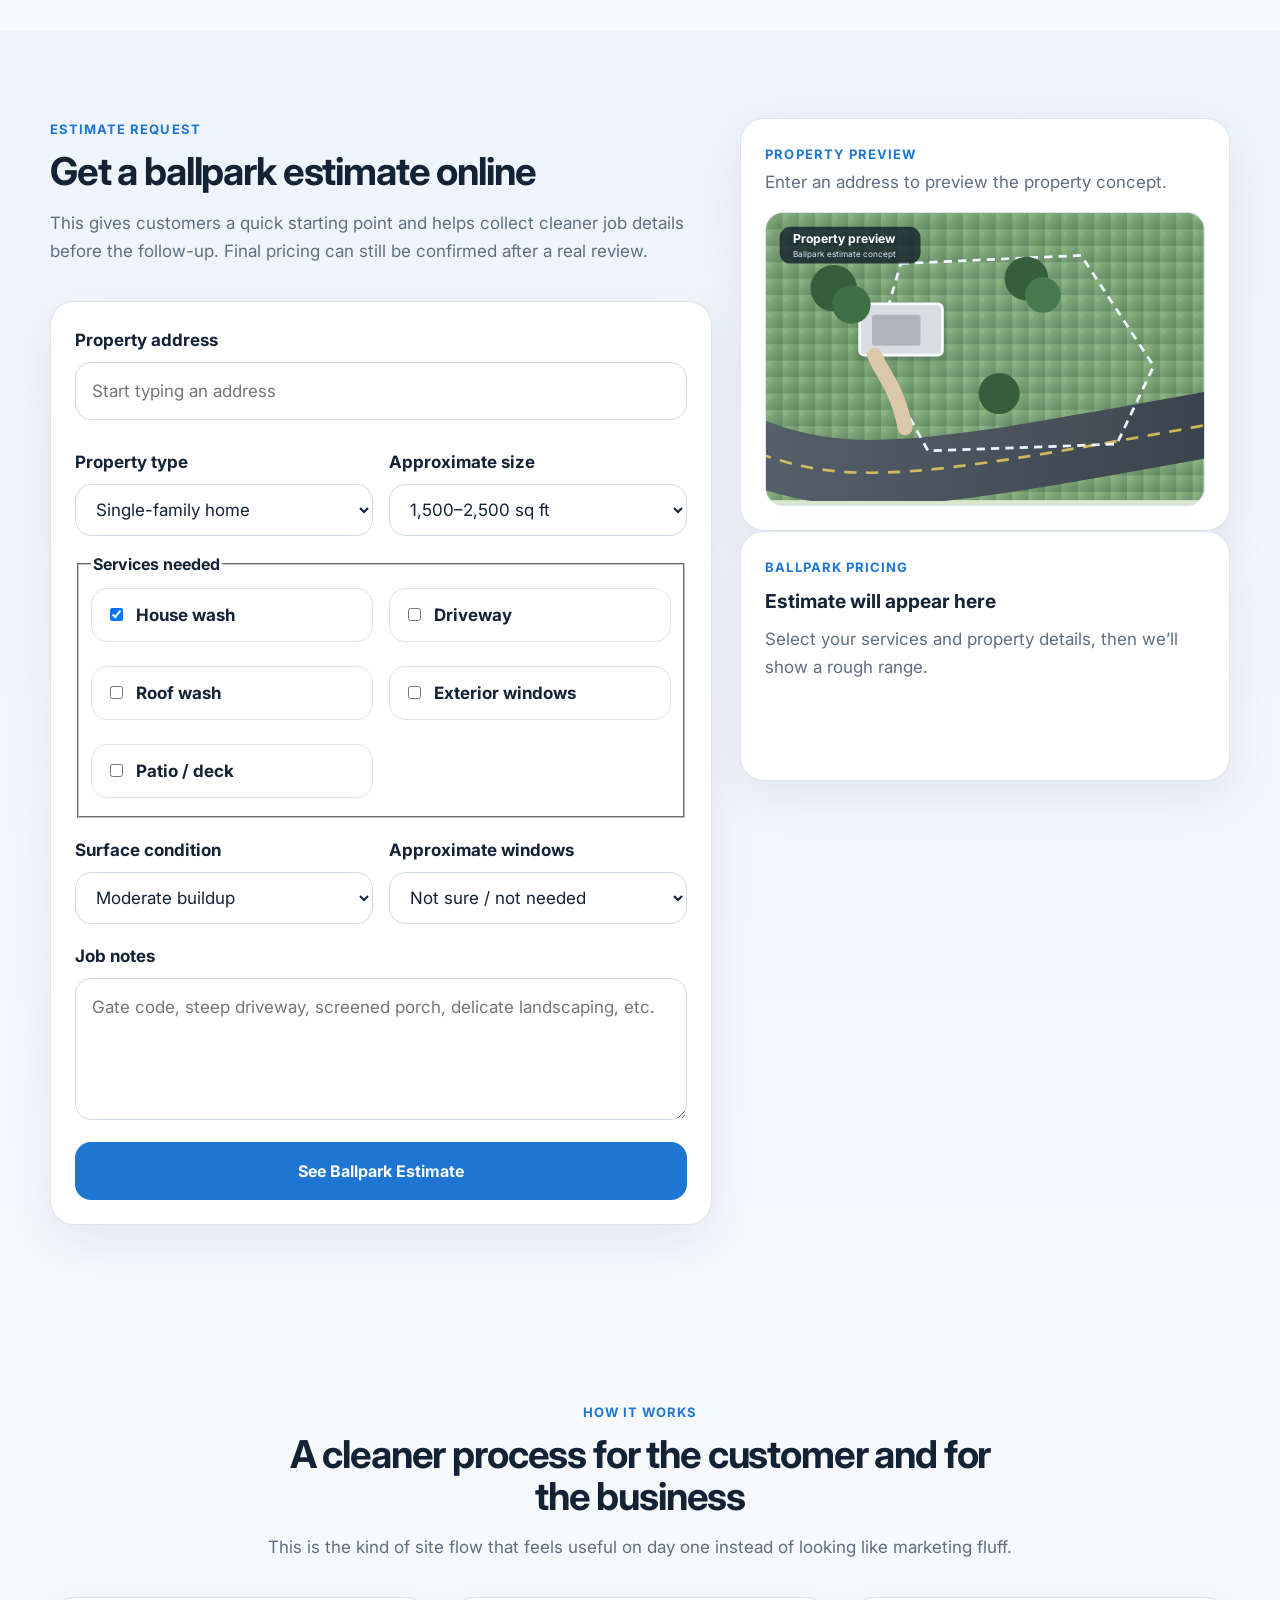
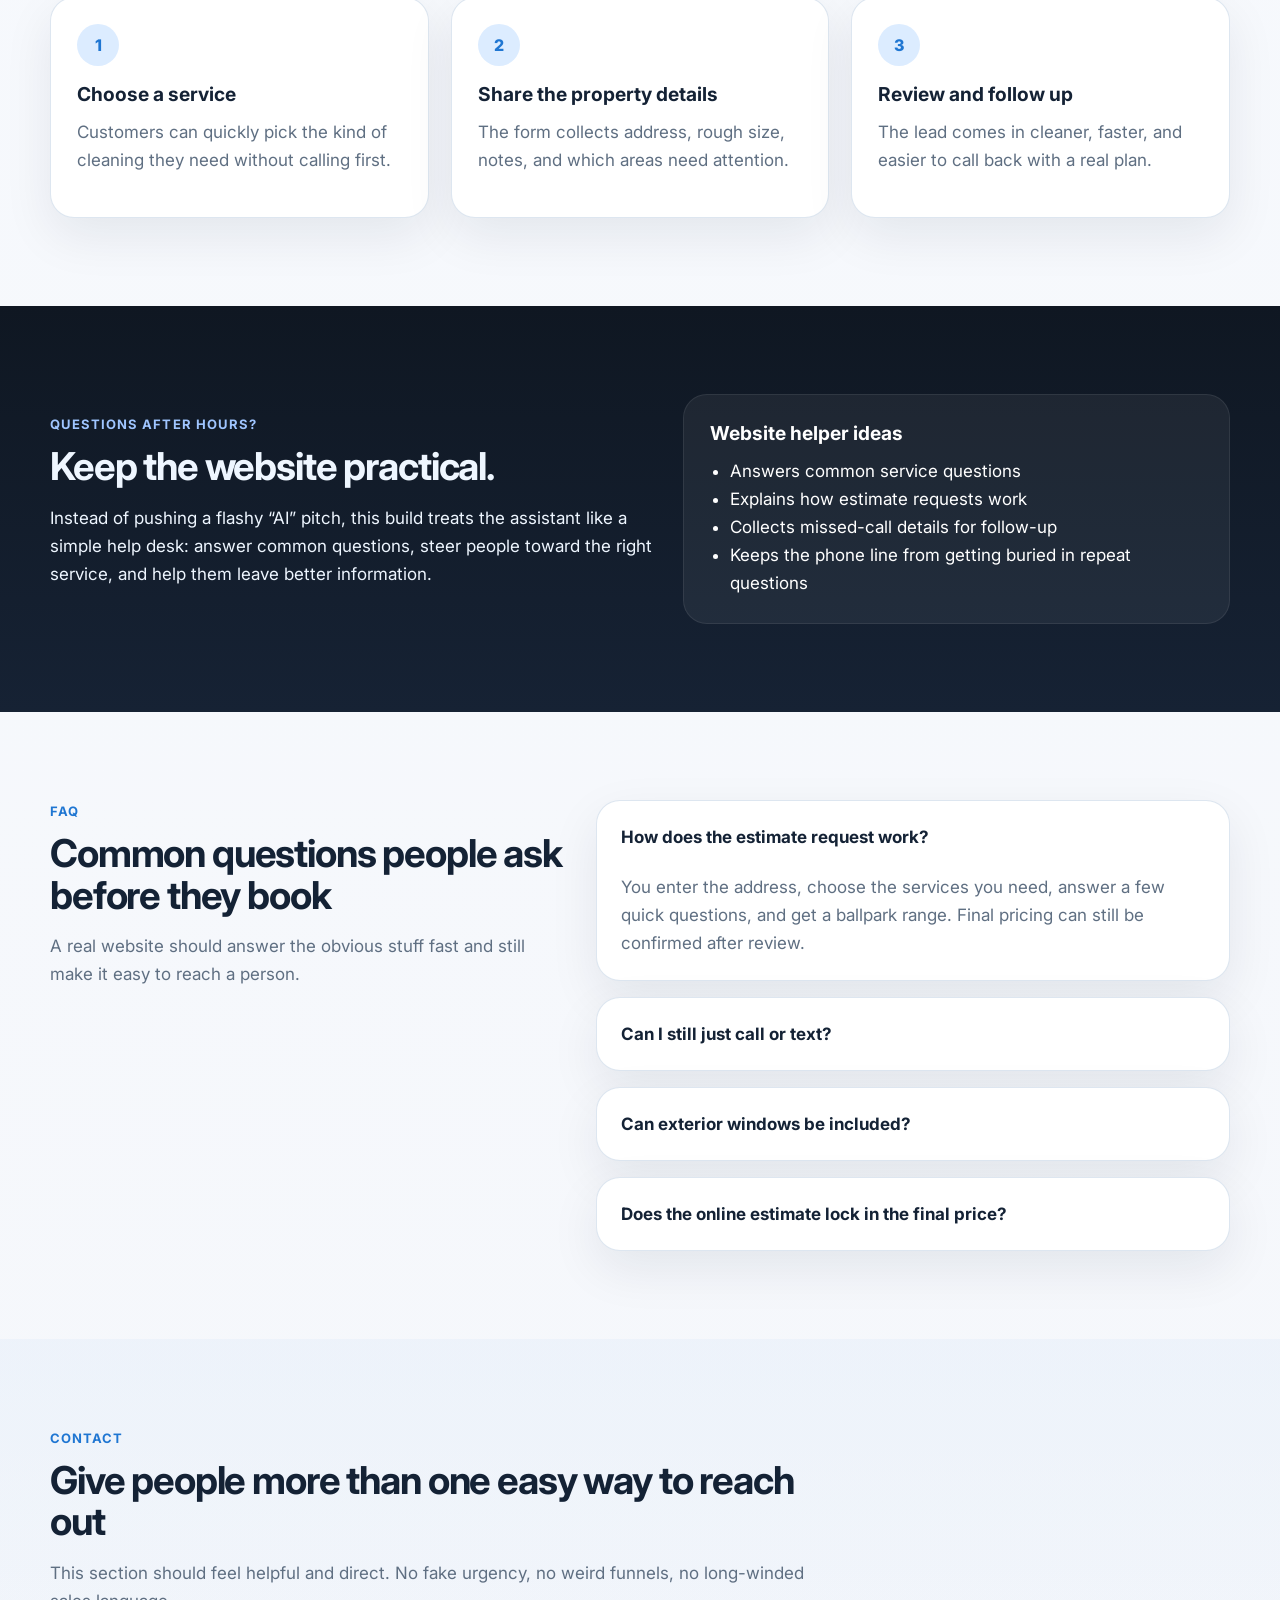
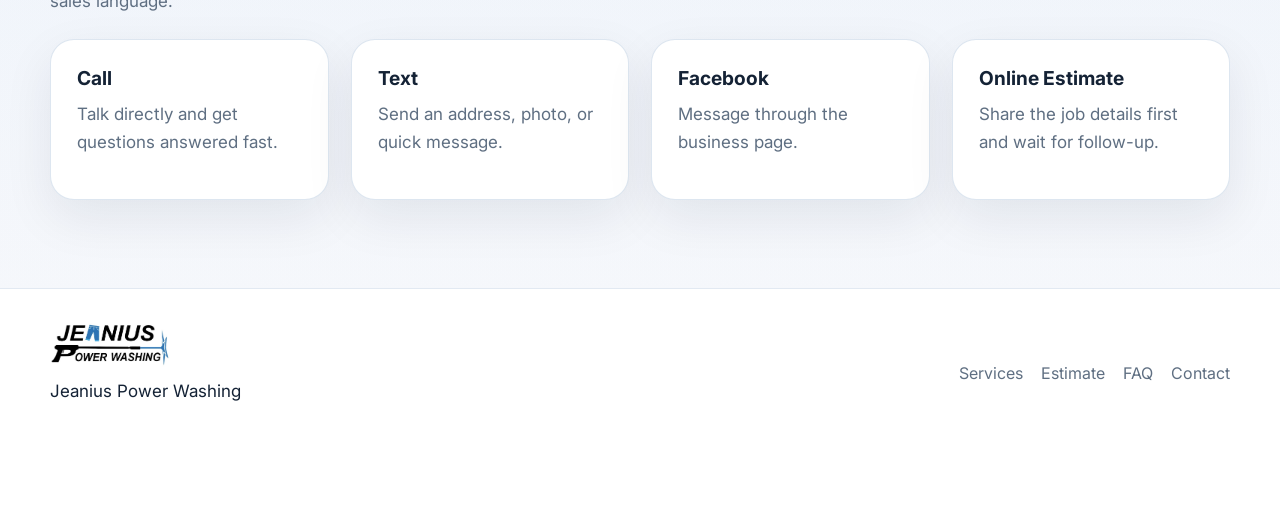
==== commit 1d179a67: "Add files via upload" ====
--- a/index.html
+++ b/index.html
@@ -3,8 +3,8 @@
 <head>
   <meta charset="UTF-8" />
   <meta name="viewport" content="width=device-width, initial-scale=1.0" />
-  <title>Jeanius Power Washing | Demo</title>
-  <meta name="description" content="Demo website for Jeanius Power Washing with a rough quote tool, AI assistant, and missed-call intake concept." />
+  <title>Jeanius Power Washing | Hot Springs Village, Arkansas</title>
+  <meta name="description" content="Exterior cleaning services for homes and small businesses in Hot Springs Village, Arkansas." />
   <link rel="preconnect" href="https://fonts.googleapis.com">
   <link rel="preconnect" href="https://fonts.gstatic.com" crossorigin>
   <link href="https://fonts.googleapis.com/css2?family=Inter:wght@400;500;600;700;800&display=swap" rel="stylesheet">
@@ -14,95 +14,98 @@
 <body>
   <a class="skip-link" href="#main">Skip to content</a>
 
-  <div class="top-contact-bar">
-    <div class="container top-contact-inner">
-      <a href="tel:15012095630">Call Now</a>
-      <a href="sms:+15012095630">Text Us</a>
-      <a href="https://www.facebook.com/Jeaniuspowerwashing1/" target="_blank" rel="noopener noreferrer">Message on Facebook</a>
-      <a href="#quote">Get Rough Quote</a>
+  <div class="topbar">
+    <div class="container topbar-inner">
+      <div class="topbar-note">Serving Hot Springs Village and surrounding areas</div>
+      <div class="topbar-links">
+        <a href="tel:15012095630">Call</a>
+        <a href="sms:+15012095630">Text</a>
+        <a href="https://www.facebook.com/Jeaniuspowerwashing1/" target="_blank" rel="noopener noreferrer">Facebook</a>
+      </div>
     </div>
   </div>
 
-  <header class="site-header">
+  <header class="site-header" id="top">
     <div class="container header-inner">
-      <a href="#top" class="brand">
+      <a href="#top" class="brand" aria-label="Jeanius Power Washing home">
         <img src="logo.jpg" alt="Jeanius Power Washing logo" class="brand-logo" />
-        <div>
-          <div class="brand-name">Jeanius Power Washing</div>
-          <div class="brand-sub">Pressure Washing &amp; Window Cleaning</div>
+        <div class="brand-copy">
+          <span class="brand-name">Jeanius Power Washing</span>
+          <span class="brand-sub">Pressure Washing &amp; Window Cleaning</span>
         </div>
       </a>
 
-      <nav class="desktop-nav" aria-label="Primary">
+      <nav class="desktop-nav" aria-label="Primary navigation">
         <a href="#services">Services</a>
-        <a href="#quote">Rough Quote</a>
-        <a href="#assistant">AI Assistant</a>
-        <a href="#testimonials">Reviews</a>
+        <a href="#estimate">Estimate</a>
+        <a href="#process">How It Works</a>
+        <a href="#faq">FAQ</a>
         <a href="#contact">Contact</a>
       </nav>
 
       <div class="header-actions">
-        <a class="btn btn-outline" href="https://www.facebook.com/Jeaniuspowerwashing1/" target="_blank" rel="noopener noreferrer">Facebook</a>
-        <a class="btn btn-primary" href="#quote">Get a Rough Quote</a>
+        <a class="btn btn-light" href="https://www.facebook.com/Jeaniuspowerwashing1/" target="_blank" rel="noopener noreferrer">Message</a>
+        <a class="btn btn-primary" href="#estimate">Request Estimate</a>
       </div>
     </div>
   </header>
 
   <main id="main">
-    <section class="hero" id="top">
+    <section class="hero section">
       <div class="container hero-grid">
         <div class="hero-copy">
-          <div class="eyebrow">Local pressure washing and window cleaning demo for Hot Springs Village, Arkansas</div>
-          <h1>Make it easy to call, easy to message, and easy to request a rough quote.</h1>
-          <p class="hero-text">
-            This demo shows how Jeanius Power Washing can look more established online, cut down wasted phone time,
-            and collect better leads before Colton ever has to make a callback.
+          <div class="eyebrow">Exterior cleaning for homes and small businesses</div>
+          <h1>Clean curb appeal starts with a simple estimate.</h1>
+          <p class="lead">
+            House washing, driveways, roofs, patios, and exterior windows — with an easy way to call, text,
+            message on Facebook, or request a ballpark estimate online.
           </p>
 
-          <div class="hero-cta-row">
+          <div class="hero-actions">
             <a class="btn btn-primary btn-large" href="tel:15012095630">Call Now</a>
-            <a class="btn btn-secondary btn-large" href="https://www.facebook.com/Jeaniuspowerwashing1/" target="_blank" rel="noopener noreferrer">Message on Facebook</a>
-            <a class="btn btn-outline btn-large" href="#quote">Get Rough Estimate</a>
-          </div>
-
-          <ul class="hero-points" aria-label="Benefits">
-            <li>Big buttons and large text for easy use</li>
-            <li>Call, text, Facebook message, or request a rough quote</li>
-            <li>AI chat and missed-call assistant ideas built in</li>
+            <a class="btn btn-secondary btn-large" href="#estimate">Get an Estimate</a>
+          </div>
+
+          <ul class="hero-checks" aria-label="Highlights">
+            <li>Clear service options</li>
+            <li>Fast contact options</li>
+            <li>Simple estimate request</li>
           </ul>
         </div>
 
-        <div class="hero-card card">
-          <div class="hero-card-top">
-            <span class="pill">Fast lead capture</span>
-            <span class="pill">Older-customer friendly</span>
-          </div>
-          <h2>What this demo is trying to solve</h2>
-          <div class="mini-feature-list">
-            <div class="mini-feature">
-              <strong>Phone calls eat up the day</strong>
-              <span>Basic questions can be handled before the callback.</span>
-            </div>
-            <div class="mini-feature">
-              <strong>Quote requests are incomplete</strong>
-              <span>The site can collect address, service needs, and property notes first.</span>
-            </div>
-            <div class="mini-feature">
-              <strong>Customers want simple options</strong>
-              <span>Call now, text, message on Facebook, or request a rough quote in a few taps.</span>
-            </div>
-          </div>
-        </div>
-      </div>
-    </section>
-
-    <section class="trust-strip">
-      <div class="container trust-strip-inner">
-        <div>Pressure Washing</div>
-        <div>Window Cleaning</div>
-        <div>Roof Washing</div>
-        <div>Driveways &amp; Patios</div>
-        <div>Facebook Contact</div>
+        <aside class="hero-panel card">
+          <div class="hero-panel-header">
+            <span class="status-dot"></span>
+            <span>Quick Contact</span>
+          </div>
+          <div class="contact-stack">
+            <a class="contact-card" href="tel:15012095630">
+              <strong>Call Jeanius Power Washing</strong>
+              <span>Tap to call now</span>
+            </a>
+            <a class="contact-card" href="sms:+15012095630">
+              <strong>Send a text</strong>
+              <span>Share your address and service needs</span>
+            </a>
+            <a class="contact-card" href="https://www.facebook.com/Jeaniuspowerwashing1/" target="_blank" rel="noopener noreferrer">
+              <strong>Message on Facebook</strong>
+              <span>Reach out through the business page</span>
+            </a>
+          </div>
+          <div class="hero-panel-footer">
+            Prefer not to call right away? Use the estimate form below and share the job details first.
+          </div>
+        </aside>
+      </div>
+    </section>
+
+    <section class="section trust-row-wrap">
+      <div class="container trust-row">
+        <div class="trust-item">House Washing</div>
+        <div class="trust-item">Driveways</div>
+        <div class="trust-item">Roof Cleaning</div>
+        <div class="trust-item">Exterior Windows</div>
+        <div class="trust-item">Patios &amp; Decks</div>
       </div>
     </section>
 
@@ -110,51 +113,51 @@
       <div class="container">
         <div class="section-heading">
           <div class="eyebrow">Services</div>
-          <h2>Exterior cleaning services homeowners actually understand</h2>
-          <p>No fluff. Just clear service options and a clean path to the next step.</p>
+          <h2>What customers can request right from the website</h2>
+          <p>Built to feel straightforward, not confusing. Customers should know exactly what to click and what to expect next.</p>
         </div>
 
         <div class="services-grid">
           <article class="card service-card">
             <h3>House Washing</h3>
-            <p>Safe exterior cleaning for siding, brick, and other common home surfaces.</p>
+            <p>Exterior cleaning for siding, brick, and other common surfaces to freshen up the whole home.</p>
           </article>
           <article class="card service-card">
             <h3>Driveway Cleaning</h3>
-            <p>Concrete and hard-surface cleaning for oil stains, buildup, and curb appeal.</p>
+            <p>Concrete cleaning for dirt, buildup, and curb appeal in high-traffic areas.</p>
           </article>
           <article class="card service-card">
             <h3>Roof Washing</h3>
-            <p>Soft-wash style service positioning for dark streaks, algae, and grime.</p>
+            <p>A simple request option for roofs with dark streaks, algae, or visible surface grime.</p>
           </article>
           <article class="card service-card">
             <h3>Exterior Window Cleaning</h3>
-            <p>Simple, clear option for homeowners who want cleaner windows without the hassle.</p>
+            <p>Perfect for homeowners who want a cleaner look without dragging out ladders and hoses.</p>
           </article>
           <article class="card service-card">
             <h3>Patio &amp; Deck Cleaning</h3>
-            <p>Refresh outdoor living spaces and help them look ready for guests again.</p>
-          </article>
-          <article class="card service-card">
-            <h3>Commercial Property Touch-Ups</h3>
-            <p>Smaller storefront and property-cleaning requests can be screened online too.</p>
-          </article>
-        </div>
-      </div>
-    </section>
-
-    <section class="section section-soft" id="quote">
-      <div class="container">
-        <div class="section-heading">
-          <div class="eyebrow">Demo feature</div>
-          <h2>Instant rough estimate</h2>
-          <p>
-            Customers enter an address, choose services, answer a few quick questions, and get a ballpark estimate.
-            Final pricing can still be confirmed after review.
-          </p>
-        </div>
-
-        <div class="quote-layout">
+            <p>Refresh outdoor living areas before guests, parties, or warm-weather weekends.</p>
+          </article>
+          <article class="card service-card">
+            <h3>Small Commercial Jobs</h3>
+            <p>Storefronts, sidewalks, and exterior touch-ups can be screened online before the callback.</p>
+          </article>
+        </div>
+      </div>
+    </section>
+
+    <section class="section section-soft" id="estimate">
+      <div class="container estimate-layout">
+        <div class="estimate-copy">
+          <div class="section-heading left-align">
+            <div class="eyebrow">Estimate request</div>
+            <h2>Get a ballpark estimate online</h2>
+            <p>
+              This gives customers a quick starting point and helps collect cleaner job details before the follow-up.
+              Final pricing can still be confirmed after a real review.
+            </p>
+          </div>
+
           <form class="card quote-form" id="quoteForm">
             <div class="field-group">
               <label for="address">Property address</label>
@@ -171,7 +174,6 @@
                   <option value="commercial">Small commercial property</option>
                 </select>
               </div>
-
               <div class="field-group">
                 <label for="homeSize">Approximate size</label>
                 <select id="homeSize" name="homeSize">
@@ -196,14 +198,13 @@
 
             <div class="two-col">
               <div class="field-group">
-                <label for="buildup">How dirty is it?</label>
+                <label for="buildup">Surface condition</label>
                 <select id="buildup" name="buildup">
                   <option value="light">Light buildup</option>
                   <option value="medium" selected>Moderate buildup</option>
                   <option value="heavy">Heavy buildup / dark staining</option>
                 </select>
               </div>
-
               <div class="field-group">
                 <label for="windowsCount">Approximate windows</label>
                 <select id="windowsCount" name="windowsCount">
@@ -217,176 +218,181 @@
             </div>
 
             <div class="field-group">
-              <label for="notes">Anything else we should know?</label>
-              <textarea id="notes" name="notes" rows="4" placeholder="Steep driveway, screened porch, gated property, fragile landscaping, etc."></textarea>
+              <label for="notes">Job notes</label>
+              <textarea id="notes" name="notes" rows="4" placeholder="Gate code, steep driveway, screened porch, delicate landscaping, etc."></textarea>
             </div>
 
-            <div class="form-actions">
-              <button type="submit" class="btn btn-primary btn-large">Get Rough Estimate</button>
-              <a class="btn btn-outline" href="tel:15012095630">Prefer to call instead?</a>
+            <button class="btn btn-primary btn-large full-width" type="submit">See Ballpark Estimate</button>
+          </form>
+        </div>
+
+        <div class="estimate-side">
+          <div class="card preview-card">
+            <div class="preview-top">
+              <span class="eyebrow small">Property preview</span>
+              <p id="mapAddress">Enter an address to preview the property concept.</p>
             </div>
-          </form>
-
-          <aside class="quote-preview-stack">
-            <div class="card map-card">
-              <div class="map-card-head">
-                <div>
-                  <h3>Property preview</h3>
-                  <p>Demo concept for satellite-style estimate review</p>
-                </div>
-                <span class="pill">Mockup</span>
-              </div>
-              <div class="map-preview" id="mapPreview" aria-label="Satellite style demo preview"></div>
-              <div class="map-address" id="mapAddress">Enter an address to preview the property concept.</div>
-            </div>
-
-            <div class="card result-card" id="resultCard">
-              <div class="result-empty">
-                <h3>No estimate yet</h3>
-                <p>Use the form to calculate a demo estimate range.</p>
-              </div>
-            </div>
-          </aside>
-        </div>
-      </div>
-    </section>
-
-    <section class="section" id="assistant">
+            <div class="map-preview" id="mapPreview"></div>
+          </div>
+
+          <div class="card result-card" id="resultCard">
+            <div class="eyebrow">Ballpark pricing</div>
+            <h3>Estimate will appear here</h3>
+            <p>Select your services and property details, then we’ll show a rough range.</p>
+          </div>
+        </div>
+      </div>
+    </section>
+
+    <section class="section" id="process">
       <div class="container">
         <div class="section-heading">
-          <div class="eyebrow">Time-saving automation</div>
-          <h2>Two assistant ideas that can cut down wasted calls</h2>
-          <p>These are meant to save time, answer basic questions, and organize the callback without making the business feel robotic.</p>
-        </div>
-
-        <div class="assistant-grid">
-          <article class="card assistant-card">
-            <h3>Website AI chat assistant</h3>
-            <p>Answers common questions like service area, what gets cleaned, how rough estimates work, and how to book.</p>
-            <ul>
-              <li>Available 24/7</li>
-              <li>Can collect lead info</li>
-              <li>Keeps simple calls off the phone</li>
-            </ul>
-          </article>
-
-          <article class="card assistant-card">
-            <h3>Missed-call voice assistant</h3>
-            <p>If Colton misses a call, the voice assistant can sound natural, gather details, and send a clean summary to email.</p>
-            <ul>
-              <li>Collects address and service needs</li>
-              <li>Handles basic FAQs</li>
-              <li>Creates a callback-ready summary</li>
-            </ul>
-          </article>
-        </div>
-
-        <div class="chat-demo card" id="chatDemo">
-          <div class="chat-header">
-            <div>
-              <h3>AI chat demo</h3>
-              <p>Ask a common customer question</p>
-            </div>
-            <span class="pill">Demo</span>
-          </div>
-          <div class="chat-window" id="chatWindow">
-            <div class="chat-msg bot">Hi! I’m the Jeanius demo assistant. I can answer basic questions and help you get started.</div>
-          </div>
-          <div class="chat-quick-actions">
-            <button class="chip" data-question="What areas do you serve?">What areas do you serve?</button>
-            <button class="chip" data-question="How do rough quotes work?">How do rough quotes work?</button>
-            <button class="chip" data-question="Do you clean exterior windows?">Do you clean exterior windows?</button>
-            <button class="chip" data-question="Can I still call instead?">Can I still call instead?</button>
-          </div>
-          <form class="chat-input-row" id="chatForm">
-            <label class="sr-only" for="chatInput">Type a message</label>
-            <input id="chatInput" type="text" placeholder="Type a question" />
-            <button class="btn btn-primary" type="submit">Send</button>
-          </form>
-        </div>
-      </div>
-    </section>
-
-    <section class="section section-soft">
-      <div class="container">
-        <div class="section-heading">
-          <div class="eyebrow">Why this layout works</div>
-          <h2>Built for speed, clarity, and older homeowners</h2>
-        </div>
-
-        <div class="why-grid">
-          <article class="card why-card">
-            <h3>Big tap targets</h3>
-            <p>Buttons are large and obvious so nobody has to hunt for what to do next.</p>
-          </article>
-          <article class="card why-card">
-            <h3>Call-first design</h3>
-            <p>The phone number stays prominent because a lot of customers still want a real person.</p>
-          </article>
-          <article class="card why-card">
-            <h3>Quote-first backup</h3>
-            <p>For people who don’t want to call right now, the rough quote tool captures the lead anyway.</p>
-          </article>
-        </div>
-      </div>
-    </section>
-
-    <section class="section" id="testimonials">
-      <div class="container">
-        <div class="section-heading">
-          <div class="eyebrow">Social proof layout</div>
-          <h2>Testimonial block placeholder</h2>
-          <p>Swap these placeholders for real Facebook and Google reviews once Colton picks the ones he wants to feature.</p>
-        </div>
-
-        <div class="testimonial-grid">
-          <article class="card testimonial-card">
-            <p>“The quote process was easy, and they called me back already knowing what I needed.”</p>
-            <strong>— Demo homeowner</strong>
-          </article>
-          <article class="card testimonial-card">
-            <p>“I liked having the phone number right there, but the website was simple enough that I didn’t need help.”</p>
-            <strong>— Demo customer</strong>
-          </article>
-          <article class="card testimonial-card">
-            <p>“The online estimate gave me a ballpark price, then the final call felt quick and professional.”</p>
-            <strong>— Demo lead</strong>
-          </article>
-        </div>
-      </div>
-    </section>
-
-    <section class="section section-dark" id="contact">
-      <div class="container contact-grid">
+          <div class="eyebrow">How it works</div>
+          <h2>A cleaner process for the customer and for the business</h2>
+          <p>This is the kind of site flow that feels useful on day one instead of looking like marketing fluff.</p>
+        </div>
+
+        <div class="steps-grid">
+          <article class="card step-card">
+            <span class="step-number">1</span>
+            <h3>Choose a service</h3>
+            <p>Customers can quickly pick the kind of cleaning they need without calling first.</p>
+          </article>
+          <article class="card step-card">
+            <span class="step-number">2</span>
+            <h3>Share the property details</h3>
+            <p>The form collects address, rough size, notes, and which areas need attention.</p>
+          </article>
+          <article class="card step-card">
+            <span class="step-number">3</span>
+            <h3>Review and follow up</h3>
+            <p>The lead comes in cleaner, faster, and easier to call back with a real plan.</p>
+          </article>
+        </div>
+      </div>
+    </section>
+
+    <section class="section section-dark">
+      <div class="container split-panel">
         <div>
+          <div class="eyebrow light">Questions after hours?</div>
+          <h2>Keep the website practical.</h2>
+          <p>
+            Instead of pushing a flashy “AI” pitch, this build treats the assistant like a simple help desk:
+            answer common questions, steer people toward the right service, and help them leave better information.
+          </p>
+        </div>
+        <div class="card card-contrast assistant-panel">
+          <h3>Website helper ideas</h3>
+          <ul class="bullet-list">
+            <li>Answers common service questions</li>
+            <li>Explains how estimate requests work</li>
+            <li>Collects missed-call details for follow-up</li>
+            <li>Keeps the phone line from getting buried in repeat questions</li>
+          </ul>
+        </div>
+      </div>
+    </section>
+
+    <section class="section" id="faq">
+      <div class="container faq-layout">
+        <div class="section-heading left-align narrow">
+          <div class="eyebrow">FAQ</div>
+          <h2>Common questions people ask before they book</h2>
+          <p>A real website should answer the obvious stuff fast and still make it easy to reach a person.</p>
+        </div>
+
+        <div class="faq-list">
+          <details class="card faq-item" open>
+            <summary>How does the estimate request work?</summary>
+            <p>You enter the address, choose the services you need, answer a few quick questions, and get a ballpark range. Final pricing can still be confirmed after review.</p>
+          </details>
+          <details class="card faq-item">
+            <summary>Can I still just call or text?</summary>
+            <p>Yes. The site keeps call, text, and Facebook contact options visible so customers can use whatever feels easiest.</p>
+          </details>
+          <details class="card faq-item">
+            <summary>Can exterior windows be included?</summary>
+            <p>Yes. Exterior window cleaning is built in as a separate service option so it can be added to house-washing jobs or requested by itself.</p>
+          </details>
+          <details class="card faq-item">
+            <summary>Does the online estimate lock in the final price?</summary>
+            <p>No. It is meant to give a reasonable starting range and collect better job details before follow-up.</p>
+          </details>
+        </div>
+      </div>
+    </section>
+
+    <section class="section section-soft" id="contact">
+      <div class="container contact-layout">
+        <div class="section-heading left-align">
           <div class="eyebrow">Contact</div>
-          <h2>Ready to turn this into a real lead machine?</h2>
+          <h2>Give people more than one easy way to reach out</h2>
           <p>
-            This demo can be upgraded into a live website with real forms, real maps, real email notifications,
-            and an actual AI or voice intake workflow that saves time instead of adding more phone tag.
+            This section should feel helpful and direct. No fake urgency, no weird funnels, no long-winded sales language.
           </p>
-          <div class="contact-links">
-            <a class="btn btn-secondary" href="https://www.facebook.com/Jeaniuspowerwashing1/" target="_blank" rel="noopener noreferrer">Open Facebook Page</a>
-            <a class="btn btn-outline" href="sms:+15012095630">Text (501) 209-5630</a>
-          </div>
-        </div>
-
-        <div class="card contact-card">
-          <img src="logo.jpg" alt="Jeanius Power Washing logo" class="contact-logo" />
-          <h3>Jeanius Power Washing</h3>
-          <p>Pressure Washing &amp; Window Cleaning</p>
-          <p class="service-area">Hot Springs Village and nearby areas</p>
-          <a class="btn btn-primary btn-large full-width" href="tel:15012095630">Call (501) 209-5630</a>
-          <a class="btn btn-secondary btn-large full-width" href="https://www.facebook.com/Jeaniuspowerwashing1/" target="_blank" rel="noopener noreferrer">Message on Facebook</a>
-          <p class="fine-print">Demo built to show rough quotes, FAQ automation, and missed-call intake possibilities.</p>
+        </div>
+
+        <div class="contact-grid">
+          <a class="card contact-tile" href="tel:15012095630">
+            <h3>Call</h3>
+            <p>Talk directly and get questions answered fast.</p>
+          </a>
+          <a class="card contact-tile" href="sms:+15012095630">
+            <h3>Text</h3>
+            <p>Send an address, photo, or quick message.</p>
+          </a>
+          <a class="card contact-tile" href="https://www.facebook.com/Jeaniuspowerwashing1/" target="_blank" rel="noopener noreferrer">
+            <h3>Facebook</h3>
+            <p>Message through the business page.</p>
+          </a>
+          <a class="card contact-tile" href="#estimate">
+            <h3>Online Estimate</h3>
+            <p>Share the job details first and wait for follow-up.</p>
+          </a>
         </div>
       </div>
     </section>
   </main>
 
-  <div class="sticky-actions">
-    <a class="sticky-call" href="tel:15012095630">Tap to Call</a>
-    <a class="sticky-fb" href="https://www.facebook.com/Jeaniuspowerwashing1/" target="_blank" rel="noopener noreferrer">Facebook</a>
+  <footer class="site-footer">
+    <div class="container footer-inner">
+      <div>
+        <img src="logo.jpg" alt="Jeanius Power Washing logo" class="footer-logo" />
+        <p>Jeanius Power Washing</p>
+      </div>
+      <div class="footer-links">
+        <a href="#services">Services</a>
+        <a href="#estimate">Estimate</a>
+        <a href="#faq">FAQ</a>
+        <a href="#contact">Contact</a>
+      </div>
+    </div>
+  </footer>
+
+  <button class="chat-toggle" id="chatToggle" type="button" aria-expanded="false" aria-controls="chatWidget">Questions?</button>
+
+  <section class="chat-widget" id="chatWidget" hidden>
+    <div class="chat-header">
+      <div>
+        <strong>Quick questions</strong>
+        <span>Simple website helper</span>
+      </div>
+      <button id="chatClose" class="chat-close" type="button" aria-label="Close chat">×</button>
+    </div>
+    <div class="chat-window" id="chatWindow" aria-live="polite">
+      <div class="chat-msg bot">Hi. I can help with common questions about services, estimate requests, and contact options.</div>
+    </div>
+    <form class="chat-form" id="chatForm">
+      <input id="chatInput" type="text" placeholder="Ask a quick question" autocomplete="off" />
+      <button class="btn btn-primary" type="submit">Send</button>
+    </form>
+  </section>
+
+  <div class="mobile-bar">
+    <a href="tel:15012095630">Call</a>
+    <a href="sms:+15012095630">Text</a>
+    <a href="#estimate">Estimate</a>
   </div>
 
   <script src="script.js"></script>
--- a/styles.css
+++ b/styles.css
@@ -1,59 +1,100 @@
 :root {
-  --bg: #f4f8fb;
+  --bg: #f6f8fb;
   --surface: #ffffff;
-  --surface-soft: #eef5fb;
-  --ink: #0d1b2a;
-  --muted: #57728d;
-  --line: #d5e1ec;
-  --blue: #0e67c7;
-  --blue-dark: #0a4e96;
-  --navy: #0d2a47;
-  --green: #1f8f5f;
-  --shadow: 0 14px 40px rgba(13, 27, 42, 0.08);
-  --radius: 22px;
-  --radius-small: 14px;
-}
-
-* { box-sizing: border-box; }
-html { scroll-behavior: smooth; }
+  --surface-alt: #eef4fb;
+  --text: #142235;
+  --muted: #5f6f82;
+  --line: #dbe4ef;
+  --primary: #1f76d2;
+  --primary-dark: #165da7;
+  --secondary: #0f1722;
+  --shadow: 0 18px 50px rgba(13, 28, 47, 0.08);
+  --radius: 24px;
+}
+
+* {
+  box-sizing: border-box;
+}
+
+html {
+  scroll-behavior: smooth;
+}
+
 body {
   margin: 0;
-  font-family: 'Inter', system-ui, -apple-system, BlinkMacSystemFont, 'Segoe UI', sans-serif;
-  color: var(--ink);
-  background: var(--bg);
-  line-height: 1.5;
-}
-
-a { color: inherit; text-decoration: none; }
-img { max-width: 100%; display: block; }
-button, input, select, textarea { font: inherit; }
+  font-family: 'Inter', Arial, sans-serif;
+  color: var(--text);
+  background: linear-gradient(180deg, #f8fbff 0%, #f5f7fb 100%);
+}
+
+a {
+  color: inherit;
+  text-decoration: none;
+}
+
+img {
+  max-width: 100%;
+  display: block;
+}
+
+button,
+input,
+select,
+textarea {
+  font: inherit;
+}
 
 .skip-link {
   position: absolute;
-  left: -999px;
-  top: 0;
-}
+  left: -9999px;
+}
+
 .skip-link:focus {
-  left: 12px;
-  top: 12px;
-  background: #fff;
+  left: 16px;
+  top: 16px;
+  z-index: 1000;
   padding: 10px 14px;
-  border-radius: 10px;
-  z-index: 1000;
+  background: var(--secondary);
+  color: #fff;
+  border-radius: 12px;
 }
 
 .container {
-  width: min(1160px, calc(100% - 32px));
+  width: min(1180px, calc(100% - 32px));
   margin: 0 auto;
+}
+
+.topbar {
+  background: #0e1825;
+  color: #f6fbff;
+  font-size: 14px;
+}
+
+.topbar-inner {
+  display: flex;
+  justify-content: space-between;
+  align-items: center;
+  gap: 20px;
+  padding: 10px 0;
+}
+
+.topbar-links {
+  display: flex;
+  gap: 18px;
+  flex-wrap: wrap;
+}
+
+.topbar-links a {
+  color: #d6e7ff;
 }
 
 .site-header {
   position: sticky;
   top: 0;
   z-index: 50;
+  background: rgba(246, 248, 251, 0.92);
+  border-bottom: 1px solid rgba(219, 228, 239, 0.85);
   backdrop-filter: blur(12px);
-  background: rgba(244, 248, 251, 0.9);
-  border-bottom: 1px solid rgba(213, 225, 236, 0.9);
 }
 
 .header-inner {
@@ -71,699 +112,700 @@
   min-width: 0;
 }
 
-.brand-badge {
-  width: 52px;
-  height: 52px;
-  border-radius: 18px;
-  display: inline-grid;
-  place-items: center;
-  font-weight: 800;
-  color: #fff;
-  background: linear-gradient(135deg, var(--blue), var(--navy));
-  box-shadow: var(--shadow);
+.brand-logo {
+  width: 128px;
+  height: auto;
+  object-fit: contain;
+}
+
+.brand-copy {
+  display: flex;
+  flex-direction: column;
+  min-width: 0;
 }
 
 .brand-name {
   font-weight: 800;
-  font-size: 1.08rem;
+  font-size: 20px;
 }
 
 .brand-sub {
-  font-size: 0.92rem;
   color: var(--muted);
-}
-
-.desktop-nav {
-  display: flex;
-  gap: 20px;
+  font-size: 14px;
+}
+
+.desktop-nav,
+.header-actions {
+  display: flex;
+  align-items: center;
+  gap: 18px;
+}
+
+.desktop-nav a {
+  color: #304153;
+  font-weight: 500;
+}
+
+.section {
+  padding: 88px 0;
+}
+
+.hero {
+  padding-top: 56px;
+}
+
+.hero-grid {
+  display: grid;
+  grid-template-columns: minmax(0, 1.3fr) minmax(340px, 0.9fr);
+  gap: 32px;
+  align-items: stretch;
+}
+
+.eyebrow {
+  display: inline-flex;
+  align-items: center;
+  gap: 8px;
+  font-size: 13px;
+  font-weight: 700;
+  letter-spacing: 0.08em;
+  text-transform: uppercase;
+  color: var(--primary);
+  margin-bottom: 14px;
+}
+
+.eyebrow.small {
+  margin-bottom: 6px;
+}
+
+.eyebrow.light {
+  color: #9fc5ff;
+}
+
+h1,
+h2,
+h3,
+p,
+ul {
+  margin-top: 0;
+}
+
+h1 {
+  font-size: clamp(2.4rem, 4vw, 4.4rem);
+  line-height: 1.02;
+  margin-bottom: 18px;
+  letter-spacing: -0.04em;
+}
+
+h2 {
+  font-size: clamp(1.9rem, 3vw, 3rem);
+  line-height: 1.08;
+  margin-bottom: 16px;
+  letter-spacing: -0.03em;
+}
+
+h3 {
+  font-size: 1.2rem;
+  margin-bottom: 12px;
+}
+
+p,
+li,
+summary,
+label,
+input,
+select,
+textarea {
+  font-size: 17px;
+  line-height: 1.65;
+}
+
+.lead,
+.section-heading p,
+.hero-panel-footer,
+.contact-card span,
+.faq-item p,
+.result-card p,
+.card p {
   color: var(--muted);
-  font-weight: 600;
-}
-
-.header-actions {
-  display: flex;
+}
+
+.hero-actions,
+.hero-checks {
+  margin-top: 26px;
+}
+
+.hero-actions {
+  display: flex;
+  flex-wrap: wrap;
+  gap: 14px;
+}
+
+.hero-checks {
+  list-style: none;
+  padding: 0;
+  display: flex;
+  flex-wrap: wrap;
   gap: 12px;
-  align-items: center;
+}
+
+.hero-checks li {
+  padding: 10px 14px;
+  border: 1px solid var(--line);
+  border-radius: 999px;
+  background: rgba(255, 255, 255, 0.72);
+  font-size: 15px;
+}
+
+.card {
+  background: var(--surface);
+  border: 1px solid rgba(219, 228, 239, 0.92);
+  border-radius: var(--radius);
+  box-shadow: var(--shadow);
+}
+
+.hero-panel {
+  padding: 28px;
+}
+
+.hero-panel-header {
+  display: flex;
+  align-items: center;
+  gap: 10px;
+  font-weight: 700;
+  margin-bottom: 18px;
+}
+
+.status-dot {
+  width: 10px;
+  height: 10px;
+  border-radius: 999px;
+  background: #22c55e;
+}
+
+.contact-stack {
+  display: grid;
+  gap: 14px;
+}
+
+.contact-card {
+  display: block;
+  padding: 18px;
+  background: linear-gradient(180deg, #ffffff 0%, #f7fbff 100%);
+  border: 1px solid var(--line);
+  border-radius: 18px;
+}
+
+.contact-card strong,
+.result-line strong {
+  display: block;
+  color: var(--text);
+}
+
+.hero-panel-footer {
+  margin-top: 16px;
 }
 
 .btn {
   display: inline-flex;
   align-items: center;
   justify-content: center;
-  gap: 8px;
   min-height: 52px;
-  padding: 0 18px;
+  padding: 0 20px;
   border-radius: 16px;
+  font-weight: 700;
   border: 1px solid transparent;
-  font-weight: 700;
+  transition: transform 0.18s ease, background 0.18s ease, border-color 0.18s ease;
   cursor: pointer;
-  transition: transform 0.18s ease, background 0.18s ease, border-color 0.18s ease;
-}
-
-.btn:hover,
-.chip:hover {
+}
+
+.btn:hover {
   transform: translateY(-1px);
 }
 
 .btn-primary {
-  background: linear-gradient(135deg, var(--blue), var(--blue-dark));
+  background: var(--primary);
   color: #fff;
 }
 
+.btn-primary:hover {
+  background: var(--primary-dark);
+}
+
 .btn-secondary {
-  background: var(--surface);
-  color: var(--navy);
+  background: #0f1722;
+  color: #fff;
+}
+
+.btn-light {
+  background: #fff;
   border-color: var(--line);
 }
 
-.btn-outline {
-  background: transparent;
-  color: var(--navy);
-  border-color: var(--line);
-}
-
 .btn-large {
-  min-height: 60px;
+  min-height: 58px;
   padding: 0 24px;
-  font-size: 1rem;
-}
-
-.full-width { width: 100%; }
-
-.hero {
-  padding: 54px 0 30px;
-  background:
-    radial-gradient(circle at top right, rgba(14, 103, 199, 0.16), transparent 28%),
-    radial-gradient(circle at left center, rgba(31, 143, 95, 0.12), transparent 22%);
-}
-
-.hero-grid {
-  display: grid;
-  grid-template-columns: 1.15fr 0.85fr;
-  gap: 28px;
-  align-items: stretch;
-}
-
-.eyebrow {
-  display: inline-flex;
-  align-items: center;
-  gap: 8px;
-  font-weight: 800;
-  font-size: 0.9rem;
-  color: var(--blue-dark);
-  text-transform: uppercase;
-  letter-spacing: 0.06em;
-  margin-bottom: 14px;
-}
-
-.hero h1,
-.section-heading h2,
-.section-dark h2 {
-  font-size: clamp(2rem, 4vw, 3.65rem);
-  line-height: 1.05;
-  margin: 0 0 16px;
-}
-
-.hero-text,
-.section-heading p,
-.contact-grid p {
-  color: var(--muted);
-  font-size: 1.08rem;
-  max-width: 62ch;
-}
-
-.hero-cta-row {
-  display: flex;
-  flex-wrap: wrap;
+}
+
+.full-width {
+  width: 100%;
+}
+
+.trust-row-wrap {
+  padding-top: 0;
+}
+
+.trust-row {
+  display: grid;
+  grid-template-columns: repeat(5, 1fr);
   gap: 14px;
-  margin: 28px 0 24px;
-}
-
-.hero-points {
-  display: grid;
-  gap: 10px;
-  list-style: none;
-  padding: 0;
-  margin: 0;
-}
-
-.hero-points li {
-  background: rgba(255,255,255,0.7);
-  border: 1px solid var(--line);
-  border-radius: 16px;
-  padding: 12px 14px;
-  font-weight: 600;
-}
-
-.card {
-  background: var(--surface);
-  border: 1px solid var(--line);
-  border-radius: var(--radius);
-  box-shadow: var(--shadow);
-}
-
-.hero-card {
-  padding: 24px;
-}
-
-.hero-card-top,
-.map-card-head,
-.chat-header {
-  display: flex;
-  justify-content: space-between;
-  gap: 14px;
-  align-items: flex-start;
-}
-
-.hero-card h2,
-.assistant-card h3,
-.service-card h3,
-.result-card h3,
-.contact-card h3,
-.map-card h3,
-.chat-demo h3,
-.why-card h3,
-.testimonial-card strong {
-  margin-top: 0;
-}
-
-.mini-feature-list {
-  display: grid;
-  gap: 14px;
-}
-
-.mini-feature {
+}
+
+.trust-item {
+  padding: 18px;
+  text-align: center;
+  background: #fff;
   border: 1px solid var(--line);
   border-radius: 18px;
-  padding: 16px;
-  background: linear-gradient(180deg, #fff, #f8fbfe);
-}
-
-.mini-feature span,
-.map-card p,
-.assistant-card p,
-.why-card p,
-.contact-card p,
-.result-card p,
-.testimonial-card p {
-  color: var(--muted);
-}
-
-.pill {
-  display: inline-flex;
-  align-items: center;
-  justify-content: center;
-  min-height: 34px;
-  border-radius: 999px;
-  background: #eef5fd;
-  color: var(--blue-dark);
   font-weight: 700;
-  font-size: 0.85rem;
-  padding: 0 12px;
-  border: 1px solid #cfe1f6;
-}
-
-.trust-strip {
-  padding: 12px 0;
-  border-top: 1px solid var(--line);
-  border-bottom: 1px solid var(--line);
-  background: rgba(255,255,255,0.65);
-}
-
-.trust-strip-inner {
-  display: grid;
-  grid-template-columns: repeat(5, 1fr);
-  gap: 12px;
+}
+
+.section-heading {
+  max-width: 760px;
+  margin: 0 auto 36px;
   text-align: center;
-  font-weight: 700;
-  color: var(--navy);
-}
-
-.section {
-  padding: 82px 0;
+}
+
+.section-heading.left-align,
+.narrow {
+  margin-left: 0;
+  text-align: left;
+}
+
+.services-grid,
+.steps-grid,
+.contact-grid {
+  display: grid;
+  grid-template-columns: repeat(3, minmax(0, 1fr));
+  gap: 22px;
+}
+
+.service-card,
+.step-card,
+.contact-tile {
+  padding: 26px;
+}
+
+.estimate-layout {
+  display: grid;
+  grid-template-columns: minmax(0, 1.15fr) minmax(320px, 0.85fr);
+  gap: 28px;
+  align-items: start;
 }
 
 .section-soft {
-  background: linear-gradient(180deg, rgba(255,255,255,0.7), rgba(238,245,251,0.65));
-}
-
-.section-dark {
-  background: linear-gradient(135deg, var(--navy), #13395f);
-  color: #fff;
-}
-
-.section-heading {
-  margin-bottom: 28px;
-}
-
-.section-heading h2 {
-  font-size: clamp(1.8rem, 3vw, 2.8rem);
-}
-
-.services-grid,
-.assistant-grid,
-.why-grid,
-.testimonial-grid {
-  display: grid;
-  grid-template-columns: repeat(3, 1fr);
-  gap: 18px;
-}
-
-.service-card,
-.assistant-card,
-.why-card,
-.testimonial-card {
-  padding: 22px;
-}
-
-.assistant-card ul {
-  padding-left: 18px;
-  margin: 12px 0 0;
-  color: var(--muted);
-}
-
-.quote-layout {
-  display: grid;
-  grid-template-columns: 1.05fr 0.95fr;
-  gap: 22px;
+  background: linear-gradient(180deg, rgba(227, 237, 249, 0.45) 0%, rgba(246, 248, 251, 0) 100%);
 }
 
 .quote-form,
-.map-card,
-.result-card,
-.chat-demo,
-.contact-card {
-  padding: 22px;
-}
-
-.quote-preview-stack {
-  display: grid;
-  gap: 18px;
-}
-
-label,
-legend {
-  font-weight: 700;
-  margin-bottom: 8px;
+.preview-card,
+.result-card {
+  padding: 24px;
 }
 
 .field-group {
   margin-bottom: 18px;
+  position: relative;
+}
+
+.field-group label,
+.field-group legend {
+  display: block;
+  margin-bottom: 8px;
+  font-weight: 700;
 }
 
 input[type="text"],
 select,
 textarea {
   width: 100%;
-  min-height: 56px;
+  border: 1px solid #cfd9e5;
+  background: #fff;
   border-radius: 16px;
+  padding: 14px 16px;
+  color: var(--text);
+}
+
+textarea {
+  resize: vertical;
+  min-height: 128px;
+}
+
+.two-col,
+.checkbox-grid {
+  display: grid;
+  gap: 16px;
+}
+
+.two-col {
+  grid-template-columns: repeat(2, minmax(0, 1fr));
+}
+
+.checkbox-grid {
+  grid-template-columns: repeat(2, minmax(0, 1fr));
+}
+
+.checkbox-grid label {
+  display: flex;
+  align-items: center;
+  gap: 10px;
+  padding: 12px 14px;
+  border: 1px solid var(--line);
+  border-radius: 16px;
+  background: #fff;
+}
+
+.suggestions {
+  display: grid;
+  gap: 8px;
+  margin-top: 10px;
+}
+
+.suggestion {
+  text-align: left;
+  padding: 12px 14px;
+  border: 1px solid var(--line);
+  border-radius: 14px;
+  background: #fff;
+  cursor: pointer;
+}
+
+.preview-top p {
+  margin-bottom: 16px;
+}
+
+.map-preview {
+  overflow: hidden;
+  border-radius: 18px;
+  border: 1px solid var(--line);
+  background: #d9e7cf;
+  min-height: 280px;
+}
+
+.result-card {
+  min-height: 250px;
+}
+
+.result-range {
+  display: inline-block;
+  font-size: clamp(2rem, 4vw, 3rem);
+  line-height: 1;
+  letter-spacing: -0.04em;
+  font-weight: 800;
+  margin: 14px 0 18px;
+}
+
+.result-summary {
+  display: grid;
+  gap: 12px;
+}
+
+.result-line {
+  display: flex;
+  justify-content: space-between;
+  gap: 14px;
+  padding: 12px 0;
+  border-top: 1px solid var(--line);
+}
+
+.step-number {
+  display: inline-flex;
+  width: 42px;
+  height: 42px;
+  align-items: center;
+  justify-content: center;
+  border-radius: 999px;
+  background: #dcecff;
+  color: var(--primary);
+  font-weight: 800;
+  margin-bottom: 16px;
+}
+
+.section-dark {
+  background: linear-gradient(180deg, #0f1722 0%, #162234 100%);
+  color: #eef6ff;
+}
+
+.split-panel {
+  display: grid;
+  grid-template-columns: minmax(0, 1fr) minmax(320px, 0.9fr);
+  gap: 26px;
+  align-items: center;
+}
+
+.card-contrast {
+  background: rgba(255, 255, 255, 0.06);
+  border-color: rgba(255, 255, 255, 0.08);
+  color: #fff;
+  box-shadow: none;
+}
+
+.assistant-panel {
+  padding: 26px;
+}
+
+.bullet-list {
+  padding-left: 20px;
+  margin-bottom: 0;
+}
+
+.faq-layout {
+  display: grid;
+  grid-template-columns: minmax(0, 0.9fr) minmax(0, 1.1fr);
+  gap: 28px;
+  align-items: start;
+}
+
+.faq-list {
+  display: grid;
+  gap: 16px;
+}
+
+.faq-item {
+  padding: 0;
+  overflow: hidden;
+}
+
+.faq-item summary {
+  padding: 22px 24px;
+  list-style: none;
+  font-weight: 700;
+  cursor: pointer;
+}
+
+.faq-item summary::-webkit-details-marker {
+  display: none;
+}
+
+.faq-item p {
+  padding: 0 24px 22px;
+  margin: 0;
+}
+
+.contact-layout .section-heading {
+  margin-bottom: 24px;
+}
+
+.contact-grid {
+  grid-template-columns: repeat(4, minmax(0, 1fr));
+}
+
+.contact-tile h3 {
+  margin-bottom: 10px;
+}
+
+.site-footer {
+  padding: 34px 0 96px;
+  border-top: 1px solid rgba(219, 228, 239, 0.8);
+  background: #fff;
+}
+
+.footer-inner {
+  display: flex;
+  justify-content: space-between;
+  gap: 20px;
+  align-items: center;
+}
+
+.footer-logo {
+  width: 120px;
+  margin-bottom: 10px;
+}
+
+.footer-links {
+  display: flex;
+  gap: 18px;
+  flex-wrap: wrap;
+  color: var(--muted);
+}
+
+.chat-toggle {
+  position: fixed;
+  right: 18px;
+  bottom: 92px;
+  z-index: 70;
+  min-height: 54px;
+  padding: 0 20px;
+  border-radius: 999px;
+  background: #0f1722;
+  color: #fff;
+  border: none;
+  box-shadow: 0 18px 35px rgba(15, 23, 34, 0.22);
+  font-weight: 700;
+}
+
+.chat-widget {
+  position: fixed;
+  right: 18px;
+  bottom: 156px;
+  width: min(380px, calc(100vw - 24px));
+  background: #fff;
+  border: 1px solid var(--line);
+  border-radius: 24px;
+  box-shadow: 0 24px 60px rgba(15, 23, 34, 0.18);
+  z-index: 75;
+  overflow: hidden;
+}
+
+.chat-header {
+  padding: 18px 18px 14px;
+  display: flex;
+  justify-content: space-between;
+  align-items: start;
+  border-bottom: 1px solid var(--line);
+}
+
+.chat-header span {
+  display: block;
+  color: var(--muted);
+  font-size: 14px;
+  margin-top: 4px;
+}
+
+.chat-close {
+  width: 38px;
+  height: 38px;
+  border-radius: 999px;
   border: 1px solid var(--line);
   background: #fff;
-  padding: 14px 16px;
-  color: var(--ink);
-}
-
-textarea {
-  resize: vertical;
-  min-height: 120px;
-}
-
-input:focus,
-select:focus,
-textarea:focus,
-button:focus {
-  outline: 3px solid rgba(14, 103, 199, 0.18);
-  outline-offset: 2px;
-}
-
-.two-col {
-  display: grid;
-  grid-template-columns: 1fr 1fr;
-  gap: 16px;
-}
-
-.checkbox-grid {
-  display: grid;
-  grid-template-columns: repeat(2, 1fr);
+  font-size: 24px;
+  line-height: 1;
+}
+
+.chat-window {
+  max-height: 320px;
+  overflow: auto;
+  padding: 16px;
+  display: grid;
   gap: 12px;
 }
 
-.checkbox-grid label {
-  display: flex;
-  align-items: center;
-  gap: 10px;
-  min-height: 52px;
-  border: 1px solid var(--line);
+.chat-msg {
+  max-width: 88%;
   padding: 12px 14px;
   border-radius: 16px;
-  background: #fbfdff;
-  font-weight: 600;
-}
-
-.form-actions {
-  display: flex;
-  flex-wrap: wrap;
-  gap: 12px;
-  margin-top: 24px;
-}
-
-.suggestions {
-  display: grid;
-  gap: 8px;
-  margin-top: 10px;
-}
-
-.suggestion {
-  background: #fff;
-  border: 1px solid var(--line);
-  border-radius: 14px;
-  padding: 10px 12px;
-  cursor: pointer;
-  font-weight: 600;
-}
-
-.suggestion:hover {
-  background: #f5f9fd;
-}
-
-.map-preview {
-  min-height: 320px;
-  border-radius: 20px;
-  border: 1px solid var(--line);
-  background: #dde8d8;
-  overflow: hidden;
-  position: relative;
-}
-
-.map-preview svg {
-  width: 100%;
-  height: 100%;
-  display: block;
-}
-
-.map-address {
-  margin-top: 14px;
-  color: var(--muted);
-  font-weight: 600;
-}
-
-.result-card {
-  min-height: 230px;
-}
-
-.result-figure {
-  display: flex;
-  align-items: baseline;
-  gap: 8px;
-  flex-wrap: wrap;
-  margin: 12px 0 10px;
-}
-
-.result-range {
-  font-size: clamp(2rem, 4vw, 3rem);
-  font-weight: 800;
-  color: var(--green);
-  line-height: 1;
-}
-
-.result-summary {
-  display: grid;
+  line-height: 1.5;
+}
+
+.chat-msg.bot {
+  background: #eef5ff;
+  color: var(--text);
+}
+
+.chat-msg.user {
+  background: #0f1722;
+  color: #fff;
+  justify-self: end;
+}
+
+.chat-form {
+  display: grid;
+  grid-template-columns: 1fr auto;
   gap: 10px;
-  margin-top: 20px;
-}
-
-.result-line {
-  display: flex;
-  justify-content: space-between;
-  gap: 16px;
-  border-bottom: 1px solid var(--line);
-  padding-bottom: 8px;
-}
-
-.fine-print {
-  font-size: 0.93rem;
-}
-
-.chat-demo {
-  margin-top: 22px;
-}
-
-.chat-window {
-  min-height: 220px;
-  max-height: 340px;
-  overflow: auto;
-  border: 1px solid var(--line);
-  border-radius: 20px;
   padding: 16px;
-  background: #fbfdff;
-  display: grid;
-  gap: 10px;
-}
-
-.chat-msg {
-  max-width: 80%;
-  padding: 12px 14px;
-  border-radius: 18px;
-}
-
-.chat-msg.bot {
-  background: #eaf3fe;
-  border: 1px solid #cfe1f6;
-}
-
-.chat-msg.user {
-  background: #eaf7ef;
-  border: 1px solid #cae8d7;
-  margin-left: auto;
-}
-
-.chat-quick-actions {
-  display: flex;
-  flex-wrap: wrap;
-  gap: 10px;
-  margin: 16px 0 12px;
-}
-
-.chip {
-  border: 1px solid var(--line);
-  background: #fff;
-  min-height: 44px;
-  border-radius: 999px;
-  padding: 0 14px;
-  font-weight: 700;
-  cursor: pointer;
-}
-
-.chat-input-row {
-  display: grid;
-  grid-template-columns: 1fr auto;
-  gap: 12px;
-}
-
-.contact-grid {
-  display: grid;
-  grid-template-columns: 1.1fr 0.9fr;
-  gap: 24px;
-  align-items: center;
-}
-
-.contact-card {
-  color: var(--ink);
-}
-
-.sticky-call {
-  position: fixed;
-  left: 16px;
-  right: 16px;
-  bottom: 16px;
-  min-height: 58px;
-  border-radius: 18px;
-  background: linear-gradient(135deg, var(--green), #146a45);
-  color: #fff;
+  border-top: 1px solid var(--line);
+}
+
+.mobile-bar {
   display: none;
-  align-items: center;
-  justify-content: center;
-  font-weight: 800;
-  z-index: 70;
-  box-shadow: 0 18px 34px rgba(10, 26, 40, 0.24);
-}
-
-.sr-only {
-  position: absolute;
-  width: 1px;
-  height: 1px;
-  padding: 0;
-  margin: -1px;
-  overflow: hidden;
-  clip: rect(0,0,0,0);
-  white-space: nowrap;
-  border: 0;
-}
-
-@media (max-width: 1040px) {
-  .desktop-nav { display: none; }
+}
+
+@media (max-width: 1080px) {
+  .desktop-nav {
+    display: none;
+  }
+
   .hero-grid,
-  .quote-layout,
+  .estimate-layout,
+  .split-panel,
+  .faq-layout {
+    grid-template-columns: 1fr;
+  }
+
+  .services-grid,
+  .steps-grid,
   .contact-grid,
-  .services-grid,
-  .assistant-grid,
-  .why-grid,
-  .testimonial-grid,
-  .trust-strip-inner {
-    grid-template-columns: 1fr 1fr;
+  .trust-row {
+    grid-template-columns: repeat(2, minmax(0, 1fr));
   }
 }
 
 @media (max-width: 760px) {
+  .topbar-note {
+    display: none;
+  }
+
+  .topbar-inner,
   .header-inner,
-  .hero-cta-row,
-  .form-actions,
+  .footer-inner {
+    flex-direction: column;
+    align-items: flex-start;
+  }
+
   .header-actions {
-    flex-direction: column;
-    align-items: stretch;
-  }
-
-  .site-header {
-    position: static;
-  }
-
-  .hero-grid,
-  .quote-layout,
-  .contact-grid,
-  .services-grid,
-  .assistant-grid,
-  .why-grid,
-  .testimonial-grid,
+    width: 100%;
+  }
+
+  .header-actions .btn {
+    flex: 1;
+  }
+
+  .brand-logo {
+    width: 110px;
+  }
+
+  .section {
+    padding: 72px 0;
+  }
+
   .two-col,
   .checkbox-grid,
-  .trust-strip-inner,
-  .chat-input-row {
+  .services-grid,
+  .steps-grid,
+  .contact-grid,
+  .trust-row {
     grid-template-columns: 1fr;
   }
 
-  .hero,
-  .section {
-    padding: 54px 0;
-  }
-
-  .hero h1,
-  .section-heading h2,
-  .section-dark h2 {
-    font-size: clamp(1.8rem, 7vw, 2.5rem);
-  }
-
-  .sticky-call {
+  .chat-toggle,
+  .chat-widget {
+    right: 12px;
+  }
+
+  .chat-toggle {
+    bottom: 82px;
+  }
+
+  .site-footer {
+    padding-bottom: 130px;
+  }
+
+  .mobile-bar {
+    position: fixed;
+    left: 0;
+    right: 0;
+    bottom: 0;
+    display: grid;
+    grid-template-columns: repeat(3, 1fr);
+    background: #fff;
+    border-top: 1px solid var(--line);
+    z-index: 80;
+  }
+
+  .mobile-bar a {
+    min-height: 60px;
     display: flex;
-  }
-
-  body {
-    padding-bottom: 86px;
-  }
-}
-
-
-.top-contact-bar {
-  background: var(--navy);
-  color: #fff;
-  border-bottom: 1px solid rgba(255,255,255,0.08);
-}
-
-.top-contact-inner {
-  min-height: 48px;
-  display: flex;
-  flex-wrap: wrap;
-  gap: 10px 16px;
-  align-items: center;
-  justify-content: center;
-  padding: 10px 0;
-}
-
-.top-contact-inner a {
-  color: #fff;
-  font-weight: 700;
-  text-decoration: none;
-}
-
-.top-contact-inner a:hover {
-  text-decoration: underline;
-}
-
-.brand-logo {
-  width: 180px;
-  max-width: 42vw;
-  height: auto;
-  display: block;
-  border-radius: 10px;
-  background: #fff;
-  padding: 4px 8px;
-  border: 1px solid var(--line);
-}
-
-.contact-links {
-  display: flex;
-  flex-wrap: wrap;
-  gap: 12px;
-  margin-top: 18px;
-}
-
-.contact-logo {
-  width: 100%;
-  max-width: 320px;
-  height: auto;
-  display: block;
-  margin: 0 auto 18px;
-  border-radius: 16px;
-  background: #fff;
-  padding: 8px 10px;
-}
-
-.service-area {
-  font-weight: 700;
-  color: var(--ink);
-}
-
-.sticky-actions {
-  position: fixed;
-  bottom: 0;
-  left: 0;
-  right: 0;
-  display: none;
-  grid-template-columns: 1fr 1fr;
-  z-index: 999;
-}
-
-.sticky-fb,
-.sticky-call {
-  min-height: 58px;
-  display: inline-flex;
-  align-items: center;
-  justify-content: center;
-  font-weight: 800;
-  text-decoration: none;
-}
-
-.sticky-call {
-  background: var(--blue);
-  color: #fff;
-}
-
-.sticky-fb {
-  background: #111827;
-  color: #fff;
-}
-
-@media (max-width: 860px) {
-  .brand-logo { width: 150px; }
-  .top-contact-inner { justify-content: flex-start; }
-  .sticky-actions { display: grid; }
-  body { padding-bottom: 58px; }
-}
-
-@media (max-width: 560px) {
-  .top-contact-inner {
-    display: grid;
-    grid-template-columns: 1fr 1fr;
-    text-align: center;
-  }
-  .brand-logo { width: 132px; max-width: 48vw; }
-}
+    justify-content: center;
+    align-items: center;
+    font-weight: 700;
+  }
+}
